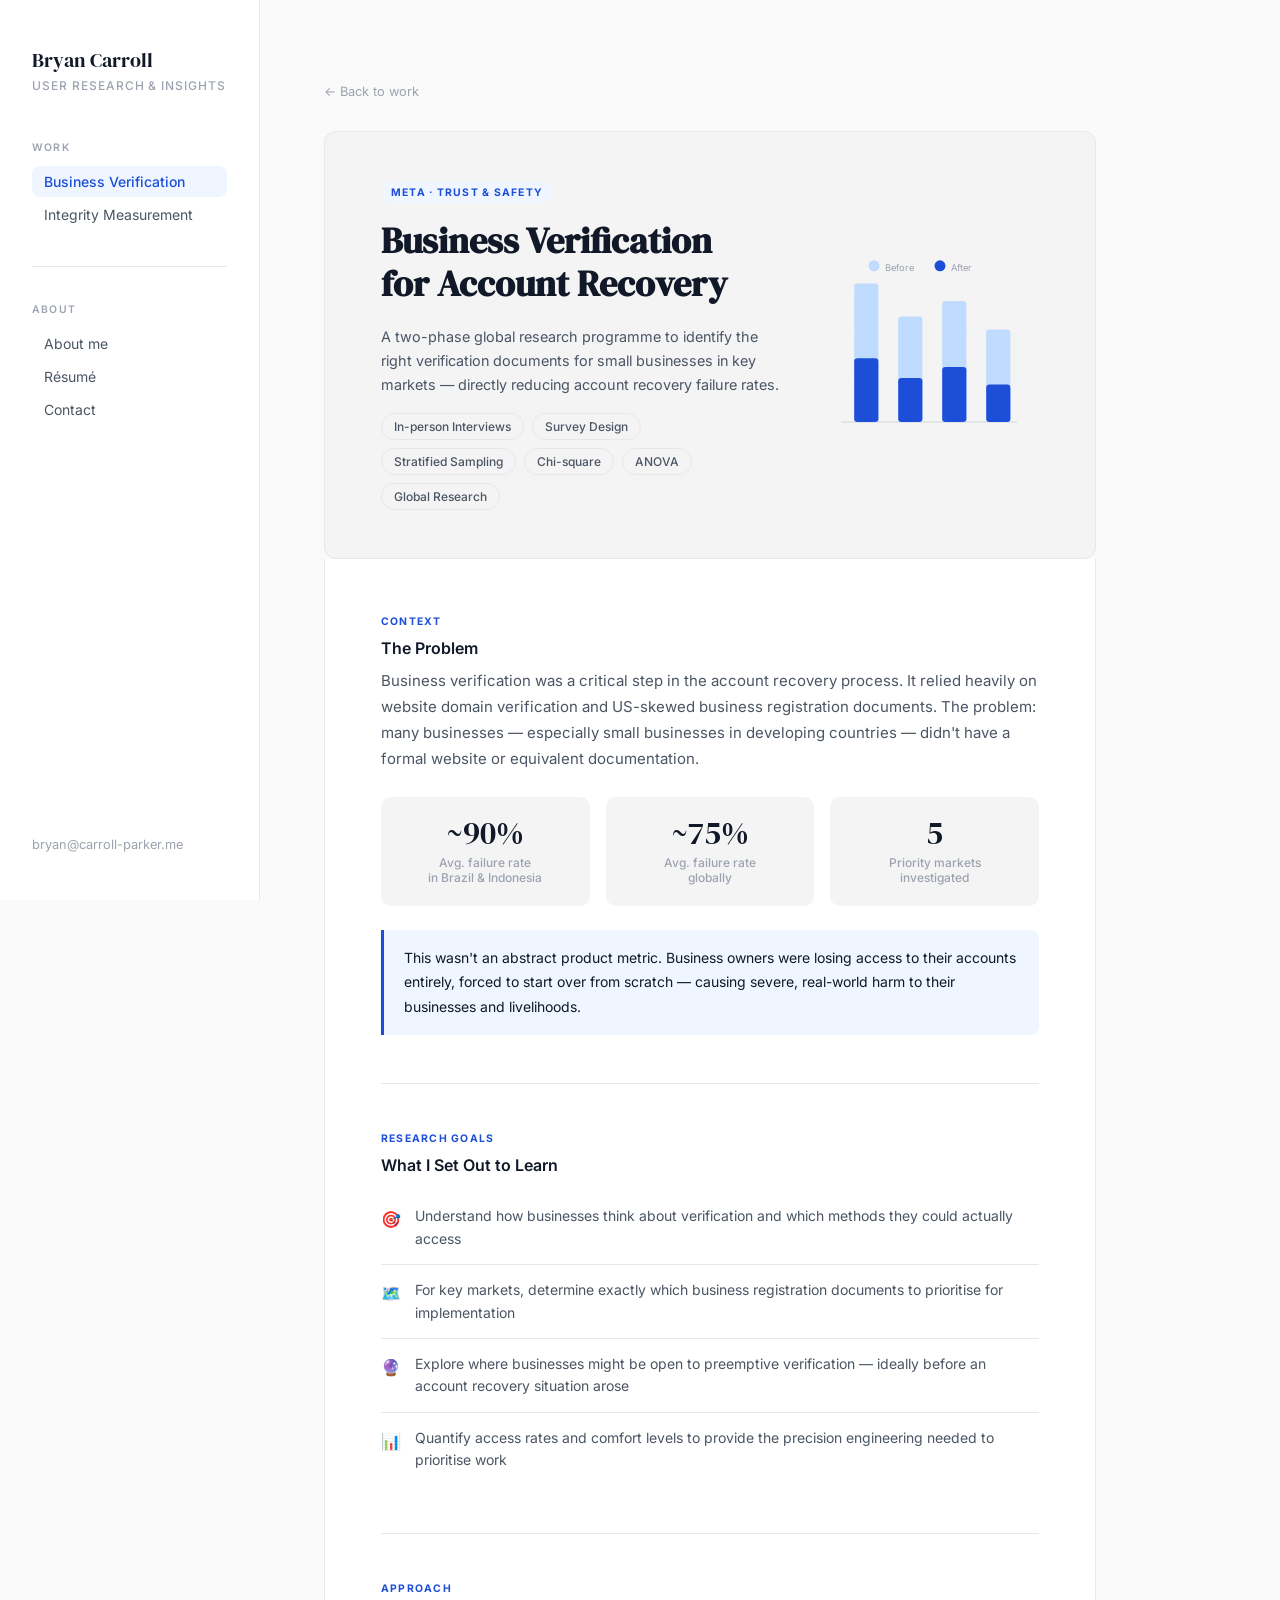
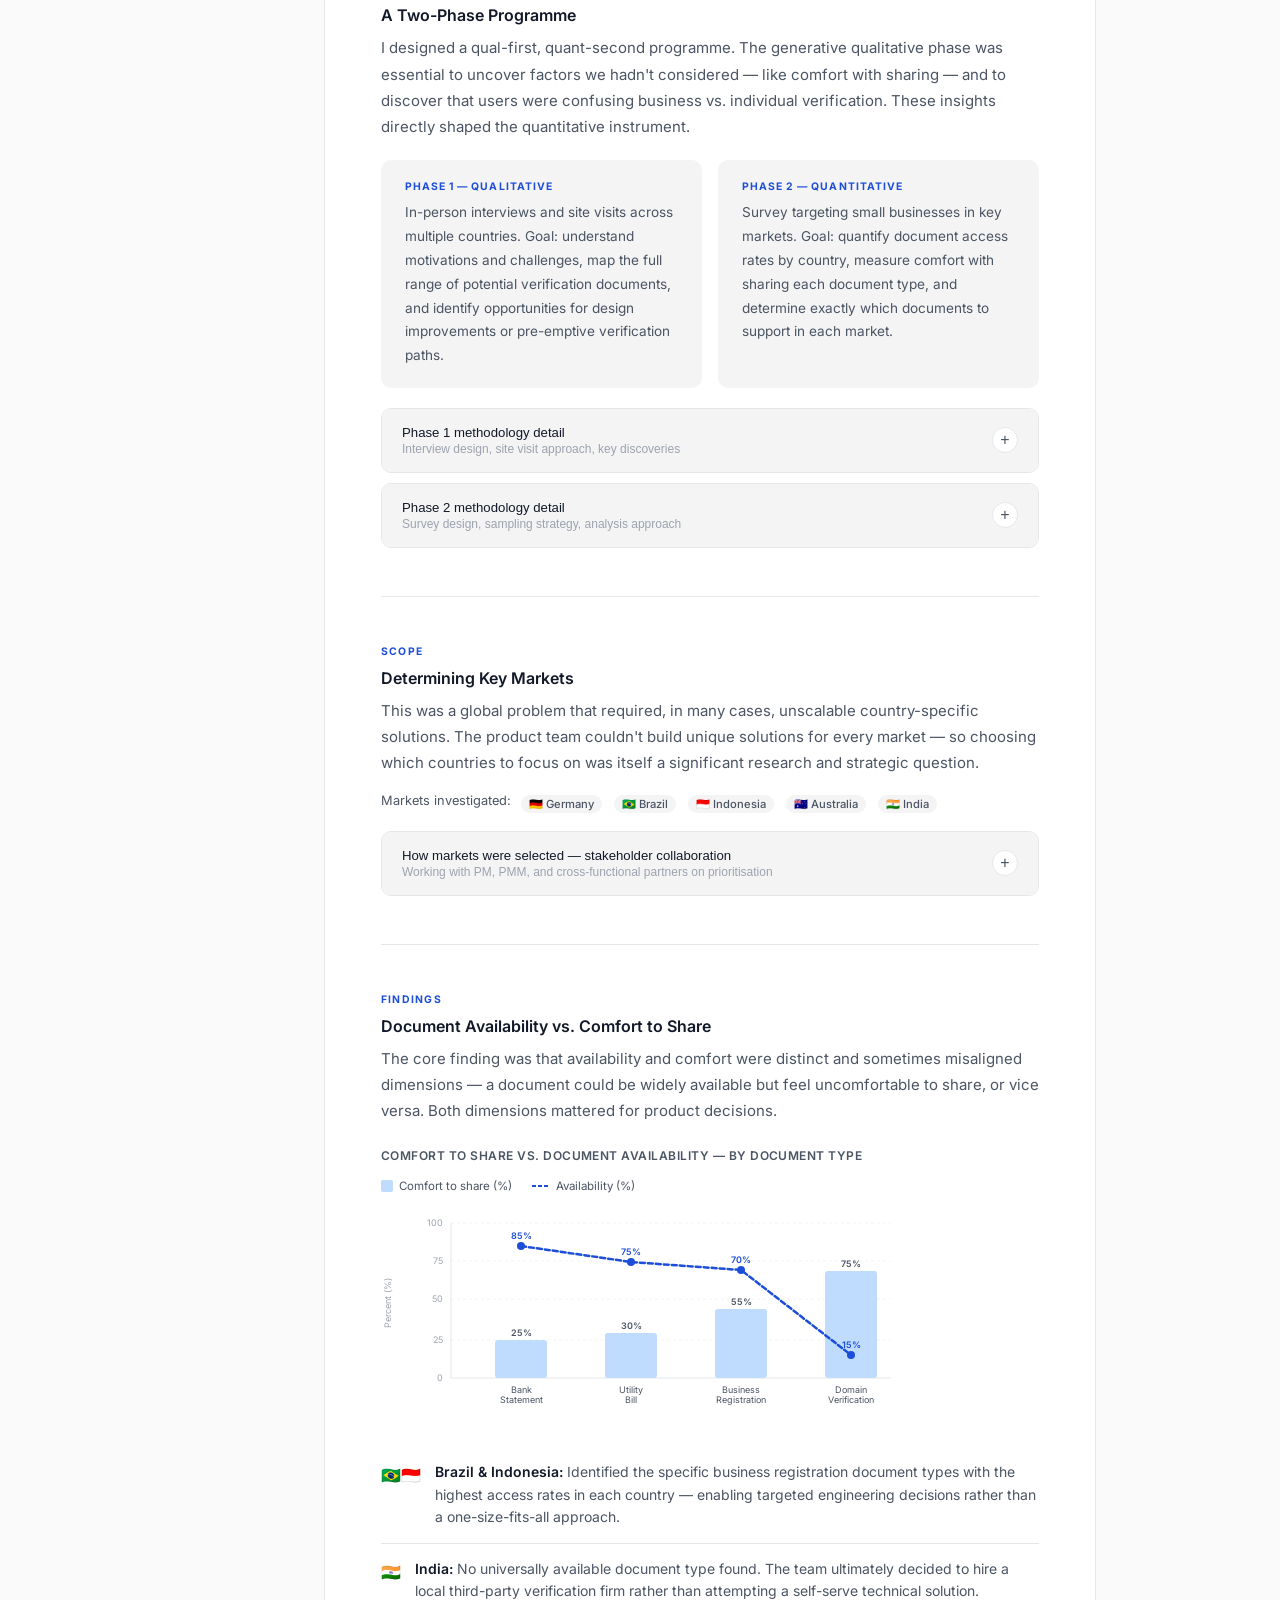
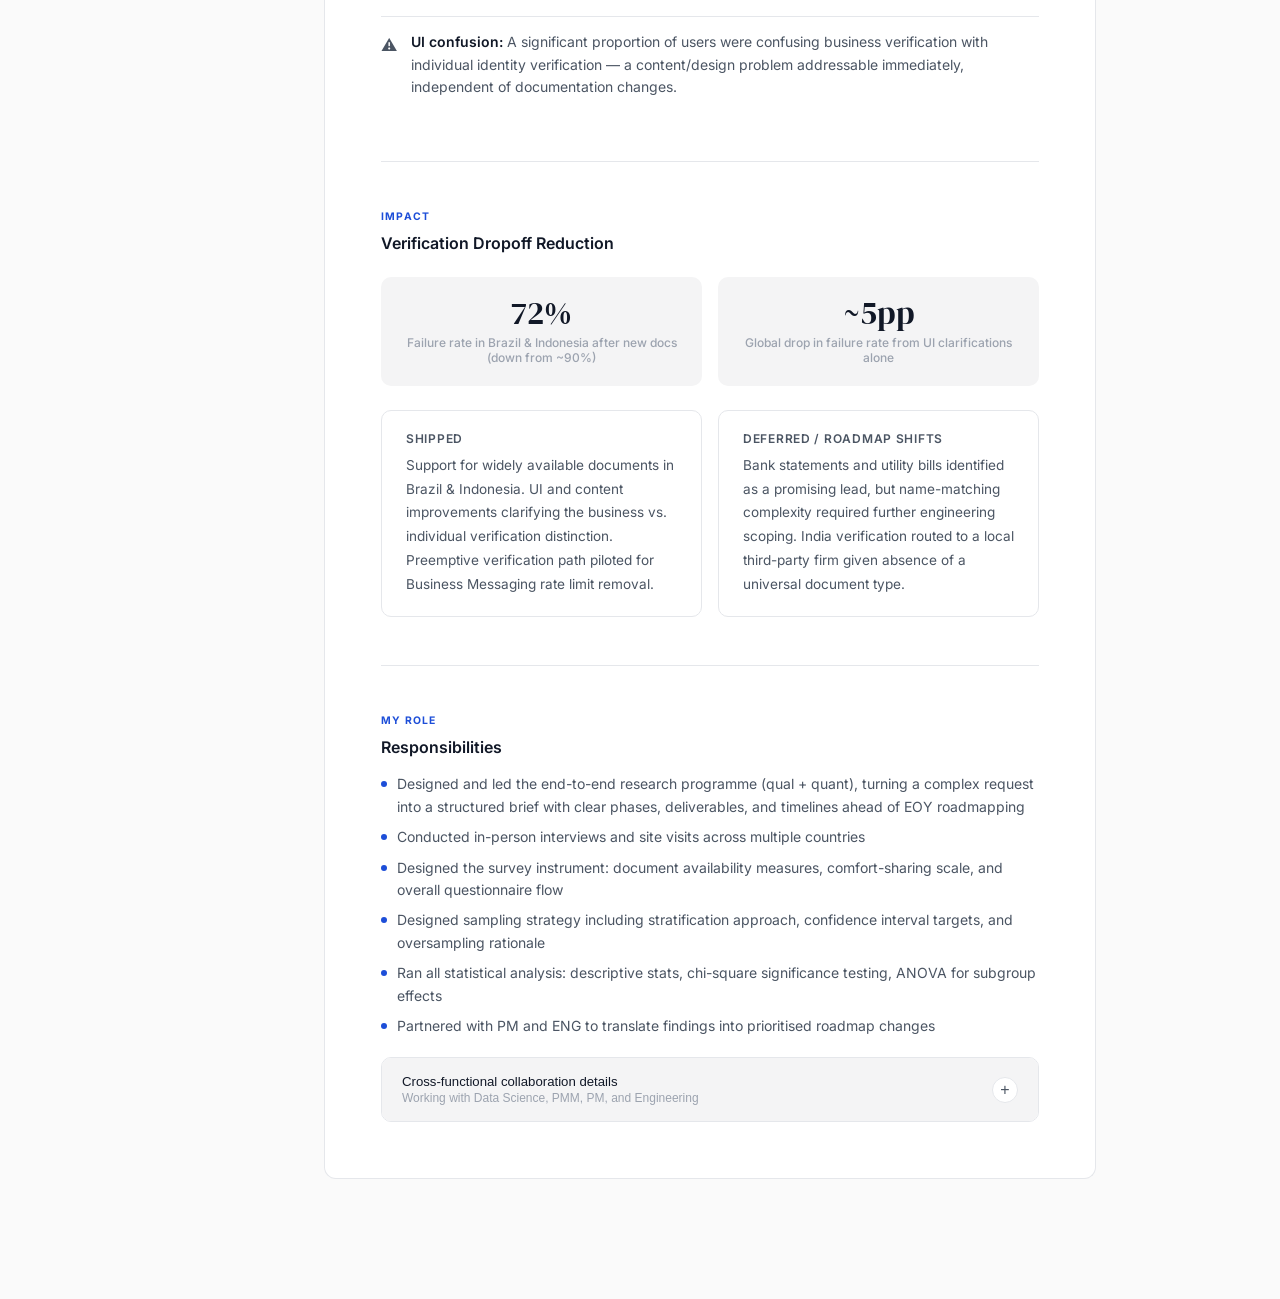
==== case-study-1.html @ 8ddac131 "Update case-study-1.html updated sidebar" ====
<!DOCTYPE html>
<html lang="en">
<head>
  <meta charset="UTF-8" />
  <meta name="viewport" content="width=device-width, initial-scale=1.0" />
  <title>Business Verification — Bryan Carroll</title>
  <link rel="preconnect" href="https://fonts.googleapis.com" />
  <link rel="preconnect" href="https://fonts.gstatic.com" crossorigin />
  <link href="https://fonts.googleapis.com/css2?family=Inter:wght@300;400;500;600&family=DM+Serif+Display&display=swap" rel="stylesheet" />
  <style>
    *, *::before, *::after { box-sizing: border-box; margin: 0; padding: 0; }

    :root {
      --bg:           #FAFAFA;
      --bg-2:         #F4F4F5;
      --bg-3:         #EBEBED;
      --text-1:       #111827;
      --text-2:       #4B5563;
      --text-3:       #9CA3AF;
      --accent:       #1D4ED8;
      --accent-light: #EFF6FF;
      --accent-mid:   #BFDBFE;
      --border:       #E5E7EB;
      --nav-w:        260px;
      --serif:        'DM Serif Display', Georgia, serif;
      --sans:         'Inter', system-ui, sans-serif;
      --radius:       12px;
      --transition:   0.2s ease;
    }

    html { scroll-behavior: smooth; }

    body {
      font-family: var(--sans);
      background: var(--bg);
      color: var(--text-1);
      display: flex;
      min-height: 100vh;
    }

    /* ── SIDEBAR ─────────────────────────────────── */
    nav#sidebar {
      position: fixed; top: 0; left: 0;
      width: var(--nav-w); height: 100vh;
      background: #fff; border-right: 1px solid var(--border);
      display: flex; flex-direction: column;
      padding: 48px 32px; z-index: 100; gap: 0;
    }
    .nav-identity { margin-bottom: 48px; }
    .nav-identity .role {
      font-size: 0.75rem; font-weight: 500; letter-spacing: 0.08em;
      text-transform: uppercase; color: var(--text-3); margin-top: 6px;
    }
    .nav-section-label {
      font-size: 0.65rem; font-weight: 600; letter-spacing: 0.12em;
      text-transform: uppercase; color: var(--text-3); margin-bottom: 12px;
    }
    .nav-links { list-style: none; margin-bottom: 36px; }
    .nav-links li + li { margin-top: 2px; }
    .nav-links a {
      display: block; font-size: 0.875rem; font-weight: 400;
      color: var(--text-2); text-decoration: none;
      padding: 7px 12px; border-radius: 8px;
      transition: background var(--transition), color var(--transition);
    }
    .nav-links a:hover, .nav-links a.active { background: var(--accent-light); color: var(--accent); }
    .nav-links a.active { font-weight: 500; }
    .nav-divider { height: 1px; background: var(--border); margin-bottom: 36px; }
    .nav-footer { margin-top: auto; display: flex; flex-direction: column; gap: 12px; }
    .nav-footer a { font-size: 0.8rem; color: var(--text-3); text-decoration: none; transition: color var(--transition); }
    .nav-footer a:hover { color: var(--accent); }

    /* ── MAIN ────────────────────────────────────── */
    main { margin-left: var(--nav-w); flex: 1; max-width: 900px; padding: 80px 64px 120px; }

    /* ── TYPOGRAPHY ──────────────────────────────── */
    h2 { font-family: var(--serif); font-size: clamp(1.75rem, 3vw, 2.25rem); line-height: 1.2; color: var(--text-1); margin-bottom: 20px; }
    h3 { font-size: 1rem; font-weight: 600; color: var(--text-1); margin-bottom: 10px; }
    p { font-size: 0.9375rem; line-height: 1.75; color: var(--text-2); }
    p + p { margin-top: 14px; }
    strong { color: var(--text-1); font-weight: 600; }

    /* ── BACK LINK ───────────────────────────────── */
    .back-link {
      display: inline-flex; align-items: center; gap: 6px;
      font-size: 0.8rem; color: var(--text-3); text-decoration: none;
      margin-bottom: 32px; transition: color var(--transition);
    }
    .back-link:hover { color: var(--accent); }

    /* ── CASE HERO ───────────────────────────────── */
    .case-hero {
      background: var(--bg-2);
      border: 1px solid var(--border);
      border-radius: var(--radius);
      padding: 48px 56px;
      display: grid; grid-template-columns: 1fr 220px;
      gap: 40px; align-items: center;
      margin-bottom: 0;
    }
    .company-tag {
      display: inline-block; font-size: 0.65rem; font-weight: 700;
      letter-spacing: 0.12em; text-transform: uppercase;
      color: var(--accent); background: var(--accent-light);
      padding: 4px 10px; border-radius: 999px; margin-bottom: 16px;
    }
    .method-pills { display: flex; flex-wrap: wrap; gap: 8px; margin-top: 16px; }
    .method-pill {
      font-size: 0.75rem; font-weight: 500;
      padding: 5px 12px; border-radius: 999px;
      border: 1px solid var(--border); color: var(--text-2);
    }

    /* ── CONTENT CARD ────────────────────────────── */
    .content-card {
      background: #fff;
      border: 1px solid var(--border);
      border-top: none;
      border-radius: 0 0 var(--radius) var(--radius);
      padding: 56px;
    }

    /* ── SECTION SPACING ─────────────────────────── */
    .case-section { margin-bottom: 48px; }
    .case-section:last-child { margin-bottom: 0; }
    .section-divider { height: 1px; background: var(--border); margin: 48px 0; }

    .section-eyebrow {
      font-size: 0.65rem; font-weight: 700; letter-spacing: 0.12em;
      text-transform: uppercase; color: var(--accent); margin-bottom: 10px;
    }

    /* ── HIGHLIGHT BOX ───────────────────────────── */
    .highlight-box {
      background: var(--accent-light);
      border-left: 3px solid var(--accent);
      border-radius: 0 8px 8px 0;
      padding: 16px 20px; margin: 20px 0;
    }
    .highlight-box p { color: var(--text-1); font-size: 0.875rem; }

    /* ── STAT ROW ────────────────────────────────── */
    .stat-row { display: grid; grid-template-columns: repeat(auto-fit, minmax(140px, 1fr)); gap: 16px; margin: 24px 0; }
    .stat-box { background: var(--bg-2); border-radius: 10px; padding: 20px; text-align: center; }
    .stat-number { font-family: var(--serif); font-size: 2rem; color: var(--text-1); line-height: 1; margin-bottom: 6px; }
    .stat-label { font-size: 0.75rem; color: var(--text-3); font-weight: 500; line-height: 1.3; }

    /* ── PHASE GRID ──────────────────────────────── */
    .phase-grid { display: grid; grid-template-columns: 1fr 1fr; gap: 16px; margin: 20px 0; }
    .phase-box { background: var(--bg-2); border-radius: 10px; padding: 20px 24px; }
    .phase-label { font-size: 0.65rem; font-weight: 700; letter-spacing: 0.1em; text-transform: uppercase; color: var(--accent); margin-bottom: 8px; }
    .phase-box p { font-size: 0.85rem; }

    /* ── FINDINGS LIST ───────────────────────────── */
    .findings-list { list-style: none; margin: 16px 0; }
    .findings-list li {
      padding: 14px 0; border-bottom: 1px solid var(--border);
      display: flex; gap: 14px; font-size: 0.875rem; color: var(--text-2); line-height: 1.6;
    }
    .findings-list li:last-child { border-bottom: none; }
    .find-icon { font-size: 1rem; flex-shrink: 0; margin-top: 2px; }

    /* ── OUTCOME GRID ────────────────────────────── */
    .outcome-grid { display: grid; grid-template-columns: 1fr 1fr; gap: 16px; margin: 20px 0; }
    .outcome-box { border: 1px solid var(--border); border-radius: 10px; padding: 20px 24px; }
    .outcome-title { font-size: 0.75rem; font-weight: 600; letter-spacing: 0.06em; text-transform: uppercase; color: var(--text-2); margin-bottom: 8px; }
    .outcome-box p { font-size: 0.85rem; }

    /* ── ROLE LIST ───────────────────────────────── */
    .role-list { margin: 16px 0; display: flex; flex-direction: column; gap: 8px; }
    .role-item { display: flex; gap: 10px; align-items: flex-start; font-size: 0.875rem; color: var(--text-2); line-height: 1.6; }
    .role-dot { width: 6px; height: 6px; border-radius: 50%; background: var(--accent); flex-shrink: 0; margin-top: 8px; }

    /* ── ACCORDION ───────────────────────────────── */
    .accordion { border: 1px solid var(--border); border-radius: 10px; margin-top: 16px; overflow: hidden; }
    .accordion + .accordion { margin-top: 10px; }

    .accordion-trigger {
      width: 100%; display: flex; align-items: center; justify-content: space-between;
      gap: 16px; padding: 16px 20px; background: var(--bg-2);
      border: none; cursor: pointer; text-align: left;
      transition: background var(--transition);
    }
    .accordion-trigger:hover { background: var(--bg-3); }
    .accordion-trigger[aria-expanded="true"] { background: var(--accent-light); }

    .accordion-label {
      font-size: 0.825rem; font-weight: 500; color: var(--text-1);
    }
    .accordion-sublabel {
      font-size: 0.75rem; color: var(--text-3); margin-top: 2px;
    }
    .accordion-text { flex: 1; }

    .accordion-icon {
      width: 26px; height: 26px; border-radius: 50%;
      border: 1.5px solid var(--border); background: #fff;
      display: flex; align-items: center; justify-content: center;
      font-size: 1rem; line-height: 1; flex-shrink: 0; color: var(--text-2);
      transition: transform 0.25s ease, background var(--transition), border-color var(--transition), color var(--transition);
    }
    .accordion-trigger[aria-expanded="true"] .accordion-icon {
      transform: rotate(45deg);
      background: var(--accent-light); border-color: var(--accent); color: var(--accent);
    }

    .accordion-body {
      max-height: 0; overflow: hidden;
      transition: max-height 0.35s ease;
    }
    .accordion-body-inner { padding: 24px 20px; border-top: 1px solid var(--border); }
    .accordion-body-inner p { font-size: 0.875rem; }
    .accordion-body-inner p + p { margin-top: 12px; }

    /* ── CHART: DROPOFF COMPARISON ───────────────── */
    .chart-wrap { margin: 24px 0; }
    .chart-title { font-size: 0.75rem; font-weight: 600; color: var(--text-2); margin-bottom: 16px; letter-spacing: 0.04em; text-transform: uppercase; }

    .bar-chart { display: flex; flex-direction: column; gap: 12px; }
    .bar-row { display: grid; grid-template-columns: 130px 1fr 50px; align-items: center; gap: 12px; }
    .bar-label { font-size: 0.775rem; color: var(--text-2); text-align: right; white-space: nowrap; }
    .bar-track { height: 28px; background: var(--bg-2); border-radius: 4px; position: relative; overflow: hidden; }
    .bar-fill {
      position: absolute; top: 0; left: 0; height: 100%; border-radius: 4px;
      display: flex; align-items: center; padding-left: 10px;
      font-size: 0.7rem; font-weight: 600; color: #fff;
      transition: width 0.8s ease;
    }
    .bar-fill.light { color: var(--text-2); padding-left: 0; left: calc(var(--w) + 6px); }
    .bar-before { background: var(--accent-mid); }
    .bar-after  { background: var(--accent); }
    .bar-pct { font-size: 0.775rem; font-weight: 600; color: var(--text-1); }

    /* ── CHART: DOCUMENT MATRIX ──────────────────── */
    .doc-matrix-wrap { margin: 24px 0; }
    .doc-matrix-grid {
      display: grid; grid-template-columns: 1fr 1fr;
      gap: 1px; background: var(--border);
      border: 1px solid var(--border); border-radius: 10px; overflow: hidden;
    }
    .doc-quadrant {
      background: #fff; padding: 20px 24px; position: relative;
    }
    .doc-quadrant.shaded { background: var(--bg-2); }
    .quadrant-label {
      font-size: 0.65rem; font-weight: 700; letter-spacing: 0.1em; text-transform: uppercase;
      color: var(--text-3); margin-bottom: 12px;
    }
    .doc-chip {
      display: inline-flex; align-items: center; gap: 6px;
      background: #fff; border: 1px solid var(--border);
      border-radius: 999px; padding: 4px 10px 4px 8px;
      font-size: 0.75rem; color: var(--text-2); margin: 3px 2px;
    }
    .doc-chip.highlight { border-color: var(--accent-mid); background: var(--accent-light); color: var(--accent); }
    .doc-chip .dot { width: 6px; height: 6px; border-radius: 50%; flex-shrink: 0; }
    .axis-labels {
      display: grid; grid-template-columns: 1fr 1fr;
      gap: 1px; margin-top: 8px;
    }
    .axis-label {
      text-align: center; font-size: 0.65rem; color: var(--text-3);
      font-weight: 600; letter-spacing: 0.08em; text-transform: uppercase;
      padding: 6px 0;
    }
    .y-axis-label {
      writing-mode: vertical-rl; transform: rotate(180deg);
      font-size: 0.65rem; color: var(--text-3);
      font-weight: 600; letter-spacing: 0.08em; text-transform: uppercase;
      align-self: center; padding: 0 8px;
    }
    .matrix-outer { display: flex; gap: 0; align-items: stretch; }
    .matrix-inner { flex: 1; }

    /* ── SAMPLING DETAIL TABLE ───────────────────── */
    .detail-table { width: 100%; border-collapse: collapse; font-size: 0.825rem; margin-top: 12px; }
    .detail-table th { text-align: left; font-size: 0.65rem; font-weight: 700; letter-spacing: 0.1em; text-transform: uppercase; color: var(--text-3); padding: 8px 12px; border-bottom: 1px solid var(--border); }
    .detail-table td { padding: 10px 12px; border-bottom: 1px solid var(--border); color: var(--text-2); vertical-align: top; line-height: 1.5; }
    .detail-table tr:last-child td { border-bottom: none; }
    .detail-table td:first-child { font-weight: 500; color: var(--text-1); white-space: nowrap; }

    /* ── INLINE TAGS ─────────────────────────────── */
    .inline-tag {
      display: inline-block; font-size: 0.7rem; font-weight: 500;
      padding: 2px 8px; border-radius: 999px;
      background: var(--bg-2); color: var(--text-2);
      margin: 2px;
    }

    /* ── ANALYSIS NOTE ───────────────────────────── */
    .analysis-note {
      background: var(--bg-2); border-radius: 8px; padding: 14px 16px; margin-top: 14px;
    }
    .analysis-note p { font-size: 0.825rem; }

    /* ── REFLECTION BOX ──────────────────────────── */
    .reflection-box {
      border: 1px solid var(--border); border-radius: 10px; padding: 28px 32px;
    }
    .reflection-item { margin-bottom: 20px; padding-bottom: 20px; border-bottom: 1px solid var(--border); }
    .reflection-item:last-child { margin-bottom: 0; padding-bottom: 0; border-bottom: none; }
    .reflection-label { font-size: 0.75rem; font-weight: 600; letter-spacing: 0.06em; text-transform: uppercase; color: var(--text-3); margin-bottom: 6px; }
    .reflection-item p { font-size: 0.875rem; }
  </style>
</head>
<body>

  <nav id="sidebar">
    <div class="nav-identity">
      <a href="index.html" style="font-family:var(--serif);font-size:1.25rem;color:var(--text-1);text-decoration:none;line-height:1.2;display:block;">Bryan Carroll</a>
      <div class="role">User Research & Insights</div>
    </div>
    <div class="nav-section-label">Work</div>
    <ul class="nav-links">
      <li><a href="case-study-1.html" class="active">Business Verification</a></li>
      <li><a href="case-study-2.html">Integrity Measurement</a></li>
    </ul>
    <div class="nav-divider"></div>
    <div class="nav-section-label">About</div>
    <ul class="nav-links">
      <li><a href="index.html#about">About me</a></li>
      <li><a href="index.html#resume">Résumé</a></li>
      <li><a href="index.html#contact">Contact</a></li>
    </ul>
    <div class="nav-footer">
      <a href="mailto:bryan@carroll-parker.me">bryan@carroll-parker.me</a>
    </div>
  </nav>

  <main>
    <a class="back-link" href="index.html">← Back to work</a>

    <!-- HERO -->
    <div class="case-hero">
      <div>
        <span class="company-tag">Meta · Trust &amp; Safety</span>
        <h2>Business Verification<br>for Account Recovery</h2>
        <p style="font-size:0.9rem;color:var(--text-2);line-height:1.65;max-width:420px">A two-phase global research programme to identify the right verification documents for small businesses in key markets — directly reducing account recovery failure rates.</p>
        <div class="method-pills">
          <span class="method-pill">In-person Interviews</span>
          <span class="method-pill">Survey Design</span>
          <span class="method-pill">Stratified Sampling</span>
          <span class="method-pill">Chi-square</span>
          <span class="method-pill">ANOVA</span>
          <span class="method-pill">Global Research</span>
        </div>
      </div>
      <svg viewBox="0 0 200 180" fill="none" xmlns="http://www.w3.org/2000/svg" aria-hidden="true">
        <line x1="20" y1="160" x2="180" y2="160" stroke="#D1D5DB" stroke-width="1"/>
        <line x1="20" y1="120" x2="180" y2="120" stroke="#E5E7EB" stroke-width="0.5" stroke-dasharray="3 3"/>
        <line x1="20" y1="80"  x2="180" y2="80"  stroke="#E5E7EB" stroke-width="0.5" stroke-dasharray="3 3"/>
        <line x1="20" y1="40"  x2="180" y2="40"  stroke="#E5E7EB" stroke-width="0.5" stroke-dasharray="3 3"/>
        <rect x="32"  y="34" width="22" height="126" rx="3" fill="#BFDBFE"/>
        <rect x="72"  y="64" width="22" height="96"  rx="3" fill="#BFDBFE"/>
        <rect x="112" y="50" width="22" height="110" rx="3" fill="#BFDBFE"/>
        <rect x="152" y="76" width="22" height="84"  rx="3" fill="#BFDBFE"/>
        <rect x="32"  y="102" width="22" height="58" rx="3" fill="#1D4ED8"/>
        <rect x="72"  y="120" width="22" height="40" rx="3" fill="#1D4ED8"/>
        <rect x="112" y="110" width="22" height="50" rx="3" fill="#1D4ED8"/>
        <rect x="152" y="126" width="22" height="34" rx="3" fill="#1D4ED8"/>
        <circle cx="50"  cy="18" r="5" fill="#BFDBFE"/>
        <text x="60" y="23" font-size="8.5" fill="#9CA3AF" font-family="Inter,sans-serif">Before</text>
        <circle cx="110" cy="18" r="5" fill="#1D4ED8"/>
        <text x="120" y="23" font-size="8.5" fill="#9CA3AF" font-family="Inter,sans-serif">After</text>
      </svg>
    </div>

    <div class="content-card">

      <!-- BUSINESS CONTEXT -->
      <div class="case-section">
        <div class="section-eyebrow">Context</div>
        <h3>The Problem</h3>
        <p>Business verification was a critical step in the account recovery process. It relied heavily on website domain verification and US-skewed business registration documents. The problem: many businesses — especially small businesses in developing countries — didn't have a formal website or equivalent documentation.</p>

        <div class="stat-row">
          <div class="stat-box">
            <div class="stat-number">~90%</div>
            <div class="stat-label">Avg. failure rate<br>in Brazil &amp; Indonesia</div>
          </div>
          <div class="stat-box">
            <div class="stat-number">~75%</div>
            <div class="stat-label">Avg. failure rate<br>globally</div>
          </div>
          <div class="stat-box">
            <div class="stat-number">5</div>
            <div class="stat-label">Priority markets<br>investigated</div>
          </div>
        </div>

        <div class="highlight-box">
          <p>This wasn't an abstract product metric. Business owners were losing access to their accounts entirely, forced to start over from scratch — causing severe, real-world harm to their businesses and livelihoods.</p>
        </div>
      </div>

      <div class="section-divider"></div>

      <!-- GOALS -->
      <div class="case-section">
        <div class="section-eyebrow">Research Goals</div>
        <h3>What I Set Out to Learn</h3>
        <ul class="findings-list">
          <li><span class="find-icon">🎯</span><span>Understand how businesses think about verification and which methods they could actually access</span></li>
          <li><span class="find-icon">🗺️</span><span>For key markets, determine exactly which business registration documents to prioritise for implementation</span></li>
          <li><span class="find-icon">🔮</span><span>Explore where businesses might be open to preemptive verification — ideally before an account recovery situation arose</span></li>
          <li><span class="find-icon">📊</span><span>Quantify access rates and comfort levels to provide the precision engineering needed to prioritise work</span></li>
        </ul>
      </div>

      <div class="section-divider"></div>

      <!-- APPROACH -->
      <div class="case-section">
        <div class="section-eyebrow">Approach</div>
        <h3>A Two-Phase Programme</h3>
        <p>I designed a qual-first, quant-second programme. The generative qualitative phase was essential to uncover factors we hadn't considered — like comfort with sharing — and to discover that users were confusing business vs. individual verification. These insights directly shaped the quantitative instrument.</p>

        <div class="phase-grid">
          <div class="phase-box">
            <div class="phase-label">Phase 1 — Qualitative</div>
            <p>In-person interviews and site visits across multiple countries. Goal: understand motivations and challenges, map the full range of potential verification documents, and identify opportunities for design improvements or pre-emptive verification paths.</p>
          </div>
          <div class="phase-box">
            <div class="phase-label">Phase 2 — Quantitative</div>
            <p>Survey targeting small businesses in key markets. Goal: quantify document access rates by country, measure comfort with sharing each document type, and determine exactly which documents to support in each market.</p>
          </div>
        </div>

        <!-- ACCORDION: Qual methodology detail -->
        <div class="accordion">
          <button class="accordion-trigger" aria-expanded="false">
            <div class="accordion-text">
              <div class="accordion-label">Phase 1 methodology detail</div>
              <div class="accordion-sublabel">Interview design, site visit approach, key discoveries</div>
            </div>
            <div class="accordion-icon">+</div>
          </button>
          <div class="accordion-body">
            <div class="accordion-body-inner">
              <p>I identified and recruited small business owners across each target market for in-depth in-person interviews and site visits. The site visits were particularly valuable — observing the physical context of how businesses operated gave important colour to self-reported responses about documentation access.</p>
              <p style="margin-top:12px">During interviews, I specifically explored: what documentation businesses typically held, their mental model of "business verification" vs. "personal verification", their experience with the existing recovery flow, and their openness to verifying proactively at moments of value (e.g. opening a Shop, getting rate limits lifted on Business Messaging).</p>
              <p style="margin-top:12px"><strong>Key qual discovery:</strong> A significant proportion of users were confusing business verification with individual identity verification. This was a UI/content problem that could be addressed immediately, independent of documentation changes. This finding was escalated and acted on while the quant work was still in field.</p>
              <p style="margin-top:12px"><strong>Document range mapped:</strong> Domain verification, bank statements, utility bills, business registration certificates, tax registration documents, trade licences — with meaningful variation by country in what was commonly held and what businesses were willing to share.</p>
            </div>
          </div>
        </div>

        <!-- ACCORDION: Quant methodology detail -->
        <div class="accordion">
          <button class="accordion-trigger" aria-expanded="false">
            <div class="accordion-text">
              <div class="accordion-label">Phase 2 methodology detail</div>
              <div class="accordion-sublabel">Survey design, sampling strategy, analysis approach</div>
            </div>
            <div class="accordion-icon">+</div>
          </button>
          <div class="accordion-body">
            <div class="accordion-body-inner">
              <table class="detail-table">
                <thead>
                  <tr>
                    <th>Decision</th>
                    <th>Approach &amp; Rationale</th>
                  </tr>
                </thead>
                <tbody>
                  <tr>
                    <td>Document availability measure</td>
                    <td>Simple binary yes/no availability question per document type. Chose binary to reduce survey fatigue — the intent was to show proportion available, not nuanced gradations.</td>
                  </tr>
                  <tr>
                    <td>Comfort-sharing measure</td>
                    <td>Continuous 5-point bi-polar scale, to capture the full spectrum from discomfort to comfort. Bi-polar rather than unipolar because discomfort was a meaningful signal in its own right.</td>
                  </tr>
                  <tr>
                    <td>Sampling design</td>
                    <td>Stratified sample using a market research report to define population targets. Used product data to identify which subgroups to oversample. <strong>Oversampled very small businesses in Brazil &amp; Indonesia</strong> — our platform under-represented this group vs. market data.</td>
                  </tr>
                  <tr>
                    <td>DS partnership on data pull</td>
                    <td>Iterated with Data Science on product variables to accurately match the product's view of business accounts to market reality. Multiple threshold/variable iterations before finalising the frame.</td>
                  </tr>
                  <tr>
                    <td>Margin of error</td>
                    <td>5% MoE chosen given the product decision did not require extreme precision — differences in document access rates needed to be large enough to justify implementation priority.</td>
                  </tr>
                  <tr>
                    <td>Fielding timing</td>
                    <td>2 weeks in field, aligned to typical product usage behaviour (most small businesses in these markets fell into the L10 active-user group).</td>
                  </tr>
                  <tr>
                    <td>Indonesia resampling</td>
                    <td>Upon reviewing sample composition for representativeness, Indonesia required an additional +1 week of fielding to achieve sufficient coverage of the smallest business segment.</td>
                  </tr>
                </tbody>
              </table>
              <div class="analysis-note" style="margin-top:16px">
                <p><strong>Analysis approach:</strong> For availability (binary), ran descriptive statistics and chi-square tests for statistical significance across country/segment comparisons. For comfort sharing (continuous), reported means by document type and used t-tests to compare means across document types. Ran ANOVA to test whether business size, country, or other factors predicted willingness to share — found no significant patterns, which simplified the final recommendations.</p>
              </div>
              <div class="analysis-note" style="margin-top:10px">
                <p><strong>On sample size:</strong> Sample sizes were kept relatively small intentionally — we only needed to detect large effect sizes. Differences in document availability needed to be large enough to justify prioritising one document type over another. Detecting small differences would not have changed the product decision.</p>
              </div>
            </div>
          </div>
        </div>
      </div>

      <div class="section-divider"></div>

      <!-- KEY MARKETS -->
      <div class="case-section">
        <div class="section-eyebrow">Scope</div>
        <h3>Determining Key Markets</h3>
        <p>This was a global problem that required, in many cases, unscalable country-specific solutions. The product team couldn't build unique solutions for every market — so choosing which countries to focus on was itself a significant research and strategic question.</p>

        <div style="margin-top:16px;display:flex;flex-wrap:wrap;gap:8px">
          <span style="font-size:0.8rem;color:var(--text-2)">Markets investigated:</span>
          <span class="inline-tag">🇩🇪 Germany</span>
          <span class="inline-tag">🇧🇷 Brazil</span>
          <span class="inline-tag">🇮🇩 Indonesia</span>
          <span class="inline-tag">🇦🇺 Australia</span>
          <span class="inline-tag">🇮🇳 India</span>
        </div>

        <!-- ACCORDION: Stakeholder collaboration detail -->
        <div class="accordion" style="margin-top:16px">
          <button class="accordion-trigger" aria-expanded="false">
            <div class="accordion-text">
              <div class="accordion-label">How markets were selected — stakeholder collaboration</div>
              <div class="accordion-sublabel">Working with PM, PMM, and cross-functional partners on prioritisation</div>
            </div>
            <div class="accordion-icon">+</div>
          </button>
          <div class="accordion-body">
            <div class="accordion-body-inner">
              <p>I began by generating a list of high-priority-need countries based on analysis of verification drop-off rates and compromise rates in product data — the places where failure was most frequent and most painful for users.</p>
              <p style="margin-top:12px">I then brought this user-need framing into a collaborative session with PMM and PM to layer in business context. A major factor at the time was the upcoming launch of Meta Verified — which created commercial urgency around certain markets that overlapped (but didn't perfectly align) with user need.</p>
              <p style="margin-top:12px"><strong>Where I pushed back:</strong> Brazil and Indonesia ranked very high on user pain — but neither was included in the initial first wave of Meta Verified launch countries. I successfully advocated for their inclusion in the research scope, making the case that failing to address these markets would leave the highest-severity user harm unaddressed, and that the research investment was warranted given the scale of drop-off there.</p>
              <p style="margin-top:12px">This cross-functional framing — user need × business priority — became the shared language that the broader team used when making tradeoff decisions throughout the project.</p>
            </div>
          </div>
        </div>
      </div>

      <div class="section-divider"></div>

      <!-- KEY FINDINGS -->
      <div class="case-section">
        <div class="section-eyebrow">Findings</div>
        <h3>Document Availability vs. Comfort to Share</h3>
        <p>The core finding was that availability and comfort were distinct and sometimes misaligned dimensions — a document could be widely available but feel uncomfortable to share, or vice versa. Both dimensions mattered for product decisions.</p>

        <!-- COMBO BAR + LINE CHART -->
        <div class="doc-matrix-wrap">
          <div class="chart-title">Comfort to share vs. document availability — by document type</div>
          <div style="display:flex;gap:20px;margin-bottom:10px;align-items:center">
            <span style="display:flex;align-items:center;gap:6px;font-size:0.72rem;color:var(--text-2)"><span style="width:12px;height:12px;border-radius:2px;background:var(--accent-mid);display:inline-block"></span>Comfort to share (%)</span>
            <span style="display:flex;align-items:center;gap:6px;font-size:0.72rem;color:var(--text-2)"><svg width="18" height="4"><line x1="0" y1="2" x2="18" y2="2" stroke="#1D4ED8" stroke-width="2" stroke-dasharray="4 2"/></svg>Availability (%)</span>
          </div>
          <svg viewBox="0 0 520 220" xmlns="http://www.w3.org/2000/svg" style="width:100%;max-width:520px;display:block" aria-label="Bar and line chart: comfort to share vs availability by document type">
            <!-- grid lines -->
            <line x1="70" y1="20" x2="70" y2="175" stroke="#E5E7EB" stroke-width="1"/>
            <line x1="70" y1="175" x2="510" y2="175" stroke="#E5E7EB" stroke-width="1"/>
            <line x1="70" y1="20"  x2="510" y2="20"  stroke="#E5E7EB" stroke-width="0.5" stroke-dasharray="3 3"/>
            <line x1="70" y1="58"  x2="510" y2="58"  stroke="#E5E7EB" stroke-width="0.5" stroke-dasharray="3 3"/>
            <line x1="70" y1="96"  x2="510" y2="96"  stroke="#E5E7EB" stroke-width="0.5" stroke-dasharray="3 3"/>
            <line x1="70" y1="137" x2="510" y2="137" stroke="#E5E7EB" stroke-width="0.5" stroke-dasharray="3 3"/>
            <!-- y-axis labels (0,25,50,75,100) -->
            <text x="62" y="178" text-anchor="end" font-size="9" fill="#9CA3AF" font-family="Inter,sans-serif">0</text>
            <text x="62" y="140" text-anchor="end" font-size="9" fill="#9CA3AF" font-family="Inter,sans-serif">25</text>
            <text x="62" y="99"  text-anchor="end" font-size="9" fill="#9CA3AF" font-family="Inter,sans-serif">50</text>
            <text x="62" y="61"  text-anchor="end" font-size="9" fill="#9CA3AF" font-family="Inter,sans-serif">75</text>
            <text x="62" y="23"  text-anchor="end" font-size="9" fill="#9CA3AF" font-family="Inter,sans-serif">100</text>
            <!-- % label on y axis -->
            <text x="10" y="100" text-anchor="middle" font-size="9" fill="#9CA3AF" font-family="Inter,sans-serif" transform="rotate(-90,10,100)">Percent (%)</text>

            <!-- Bar group spacing: 4 groups, center at x=140,250,360,470; bar width=52 -->
            <!-- Group 1: Bank Statement — comfort 25%, availability 85% -->
            <rect x="114" y="137" width="52" height="38" rx="3" fill="#BFDBFE"/>
            <text x="140" y="133" text-anchor="middle" font-size="9" font-weight="600" fill="#4B5563" font-family="Inter,sans-serif">25%</text>

            <!-- Group 2: Utility Bill — comfort 30%, availability 75% -->
            <rect x="224" y="130" width="52" height="45" rx="3" fill="#BFDBFE"/>
            <text x="250" y="126" text-anchor="middle" font-size="9" font-weight="600" fill="#4B5563" font-family="Inter,sans-serif">30%</text>

            <!-- Group 3: Business Registration — comfort 55%, availability 70% -->
            <rect x="334" y="106" width="52" height="69" rx="3" fill="#BFDBFE"/>
            <text x="360" y="102" text-anchor="middle" font-size="9" font-weight="600" fill="#4B5563" font-family="Inter,sans-serif">55%</text>

            <!-- Group 4: Domain Verification — comfort 75%, availability 15% -->
            <rect x="444" y="68" width="52" height="107" rx="3" fill="#BFDBFE"/>
            <text x="470" y="64" text-anchor="middle" font-size="9" font-weight="600" fill="#4B5563" font-family="Inter,sans-serif">75%</text>

            <!-- Availability line: 85%, 75%, 70%, 15% -->
            <!-- y = 175 - (pct/100)*155 -->
            <!-- 85% → y=43.25; 75% → y=58.75; 70% → y=66.5; 15% → y=151.75 -->
            <polyline
              points="140,43 250,59 360,67 470,152"
              fill="none" stroke="#1D4ED8" stroke-width="2.5" stroke-dasharray="5 3" stroke-linejoin="round" stroke-linecap="round"/>
            <!-- availability dots -->
            <circle cx="140" cy="43"  r="4" fill="#1D4ED8"/>
            <circle cx="250" cy="59"  r="4" fill="#1D4ED8"/>
            <circle cx="360" cy="67"  r="4" fill="#1D4ED8"/>
            <circle cx="470" cy="152" r="4" fill="#1D4ED8"/>
            <!-- availability labels -->
            <text x="140" y="36"  text-anchor="middle" font-size="9" font-weight="600" fill="#1D4ED8" font-family="Inter,sans-serif">85%</text>
            <text x="250" y="52"  text-anchor="middle" font-size="9" font-weight="600" fill="#1D4ED8" font-family="Inter,sans-serif">75%</text>
            <text x="360" y="60"  text-anchor="middle" font-size="9" font-weight="600" fill="#1D4ED8" font-family="Inter,sans-serif">70%</text>
            <text x="470" y="145" text-anchor="middle" font-size="9" font-weight="600" fill="#1D4ED8" font-family="Inter,sans-serif">15%</text>

            <!-- x-axis labels -->
            <text x="140" y="190" text-anchor="middle" font-size="9" fill="#4B5563" font-family="Inter,sans-serif">Bank</text>
            <text x="140" y="200" text-anchor="middle" font-size="9" fill="#4B5563" font-family="Inter,sans-serif">Statement</text>
            <text x="250" y="190" text-anchor="middle" font-size="9" fill="#4B5563" font-family="Inter,sans-serif">Utility</text>
            <text x="250" y="200" text-anchor="middle" font-size="9" fill="#4B5563" font-family="Inter,sans-serif">Bill</text>
            <text x="360" y="190" text-anchor="middle" font-size="9" fill="#4B5563" font-family="Inter,sans-serif">Business</text>
            <text x="360" y="200" text-anchor="middle" font-size="9" fill="#4B5563" font-family="Inter,sans-serif">Registration</text>
            <text x="470" y="190" text-anchor="middle" font-size="9" fill="#4B5563" font-family="Inter,sans-serif">Domain</text>
            <text x="470" y="200" text-anchor="middle" font-size="9" fill="#4B5563" font-family="Inter,sans-serif">Verification</text>
          </svg>
        </div>

        <ul class="findings-list" style="margin-top:16px">
          <li><span class="find-icon">🇧🇷🇮🇩</span><span><strong>Brazil &amp; Indonesia:</strong> Identified the specific business registration document types with the highest access rates in each country — enabling targeted engineering decisions rather than a one-size-fits-all approach.</span></li>
          <li><span class="find-icon">🇮🇳</span><span><strong>India:</strong> No universally available document type found. The team ultimately decided to hire a local third-party verification firm rather than attempting a self-serve technical solution.</span></li>
          <li><span class="find-icon">⚠️</span><span><strong>UI confusion:</strong> A significant proportion of users were confusing business verification with individual identity verification — a content/design problem addressable immediately, independent of documentation changes.</span></li>
        </ul>
      </div>

      <div class="section-divider"></div>

      <!-- IMPACT -->
      <div class="case-section">
        <div class="section-eyebrow">Impact</div>
        <h3>Verification Dropoff Reduction</h3>

        <div class="stat-row">
          <div class="stat-box">
            <div class="stat-number">72%</div>
            <div class="stat-label">Failure rate in Brazil &amp; Indonesia after new docs (down from ~90%)</div>
          </div>
          <div class="stat-box">
            <div class="stat-number">~5pp</div>
            <div class="stat-label">Global drop in failure rate from UI clarifications alone</div>
          </div>
        </div>

        <div class="outcome-grid">
          <div class="outcome-box">
            <div class="outcome-title">Shipped</div>
            <p>Support for widely available documents in Brazil &amp; Indonesia. UI and content improvements clarifying the business vs. individual verification distinction. Preemptive verification path piloted for Business Messaging rate limit removal.</p>
          </div>
          <div class="outcome-box">
            <div class="outcome-title">Deferred / Roadmap Shifts</div>
            <p>Bank statements and utility bills identified as a promising lead, but name-matching complexity required further engineering scoping. India verification routed to a local third-party firm given absence of a universal document type.</p>
          </div>
        </div>
      </div>

      <div class="section-divider"></div>

      <!-- MY ROLE -->
      <div class="case-section">
        <div class="section-eyebrow">My Role</div>
        <h3>Responsibilities</h3>
        <div class="role-list">
          <div class="role-item"><div class="role-dot"></div><span>Designed and led the end-to-end research programme (qual + quant), turning a complex request into a structured brief with clear phases, deliverables, and timelines ahead of EOY roadmapping</span></div>
          <div class="role-item"><div class="role-dot"></div><span>Conducted in-person interviews and site visits across multiple countries</span></div>
          <div class="role-item"><div class="role-dot"></div><span>Designed the survey instrument: document availability measures, comfort-sharing scale, and overall questionnaire flow</span></div>
          <div class="role-item"><div class="role-dot"></div><span>Designed sampling strategy including stratification approach, confidence interval targets, and oversampling rationale</span></div>
          <div class="role-item"><div class="role-dot"></div><span>Ran all statistical analysis: descriptive stats, chi-square significance testing, ANOVA for subgroup effects</span></div>
          <div class="role-item"><div class="role-dot"></div><span>Partnered with PM and ENG to translate findings into prioritised roadmap changes</span></div>
        </div>

        <!-- ACCORDION: Collaboration detail -->
        <div class="accordion" style="margin-top:20px">
          <button class="accordion-trigger" aria-expanded="false">
            <div class="accordion-text">
              <div class="accordion-label">Cross-functional collaboration details</div>
              <div class="accordion-sublabel">Working with Data Science, PMM, PM, and Engineering</div>
            </div>
            <div class="accordion-icon">+</div>
          </button>
          <div class="accordion-body">
            <div class="accordion-body-inner">
              <p><strong>Data Science partnership:</strong> The data pull for survey sampling required close collaboration with DS. We iterated through multiple versions of the product variables used to identify and classify business accounts, ensuring that the "small business" population we were surveying reflected market reality rather than just our platform's internal categorisation (which under-represented micro-businesses in Brazil and Indonesia).</p>
              <p style="margin-top:12px"><strong>PMM alignment:</strong> Market selection required navigating a real tension between user-pain rankings and Meta Verified launch priorities. I worked directly with PMM to surface this tradeoff explicitly, ensuring the team was making an informed decision rather than defaulting to the commercial roadmap without considering the user impact data.</p>
              <p style="margin-top:12px"><strong>PM and ENG:</strong> After fieldwork concluded, I worked closely with PM to translate quantitative findings (access rates, comfort scores, significance tests) into a format that engineering could directly use for implementation prioritisation — essentially co-writing the product spec for which documents to support first and in which markets.</p>
              <p style="margin-top:12px"><strong>Qual-to-quant handoff:</strong> The qualitative phase surfaced the UI confusion issue early, which I escalated separately and in parallel with the quant work. This meant that one key improvement (the business vs. individual verification distinction in copy) was already in flight before the survey results were in — shortening the overall time-to-impact.</p>
            </div>
          </div>
        </div>
      </div>


        </div><!-- /content-card -->
  </main>

  <script>
    document.querySelectorAll('.accordion-trigger').forEach(btn => {
      btn.addEventListener('click', () => {
        const expanded = btn.getAttribute('aria-expanded') === 'true';
        btn.setAttribute('aria-expanded', String(!expanded));
        const body = btn.nextElementSibling;
        if (!expanded) {
          body.style.maxHeight = body.scrollHeight + 'px';
        } else {
          body.style.maxHeight = '0';
        }
      });
    });
  </script>

</body>
</html>
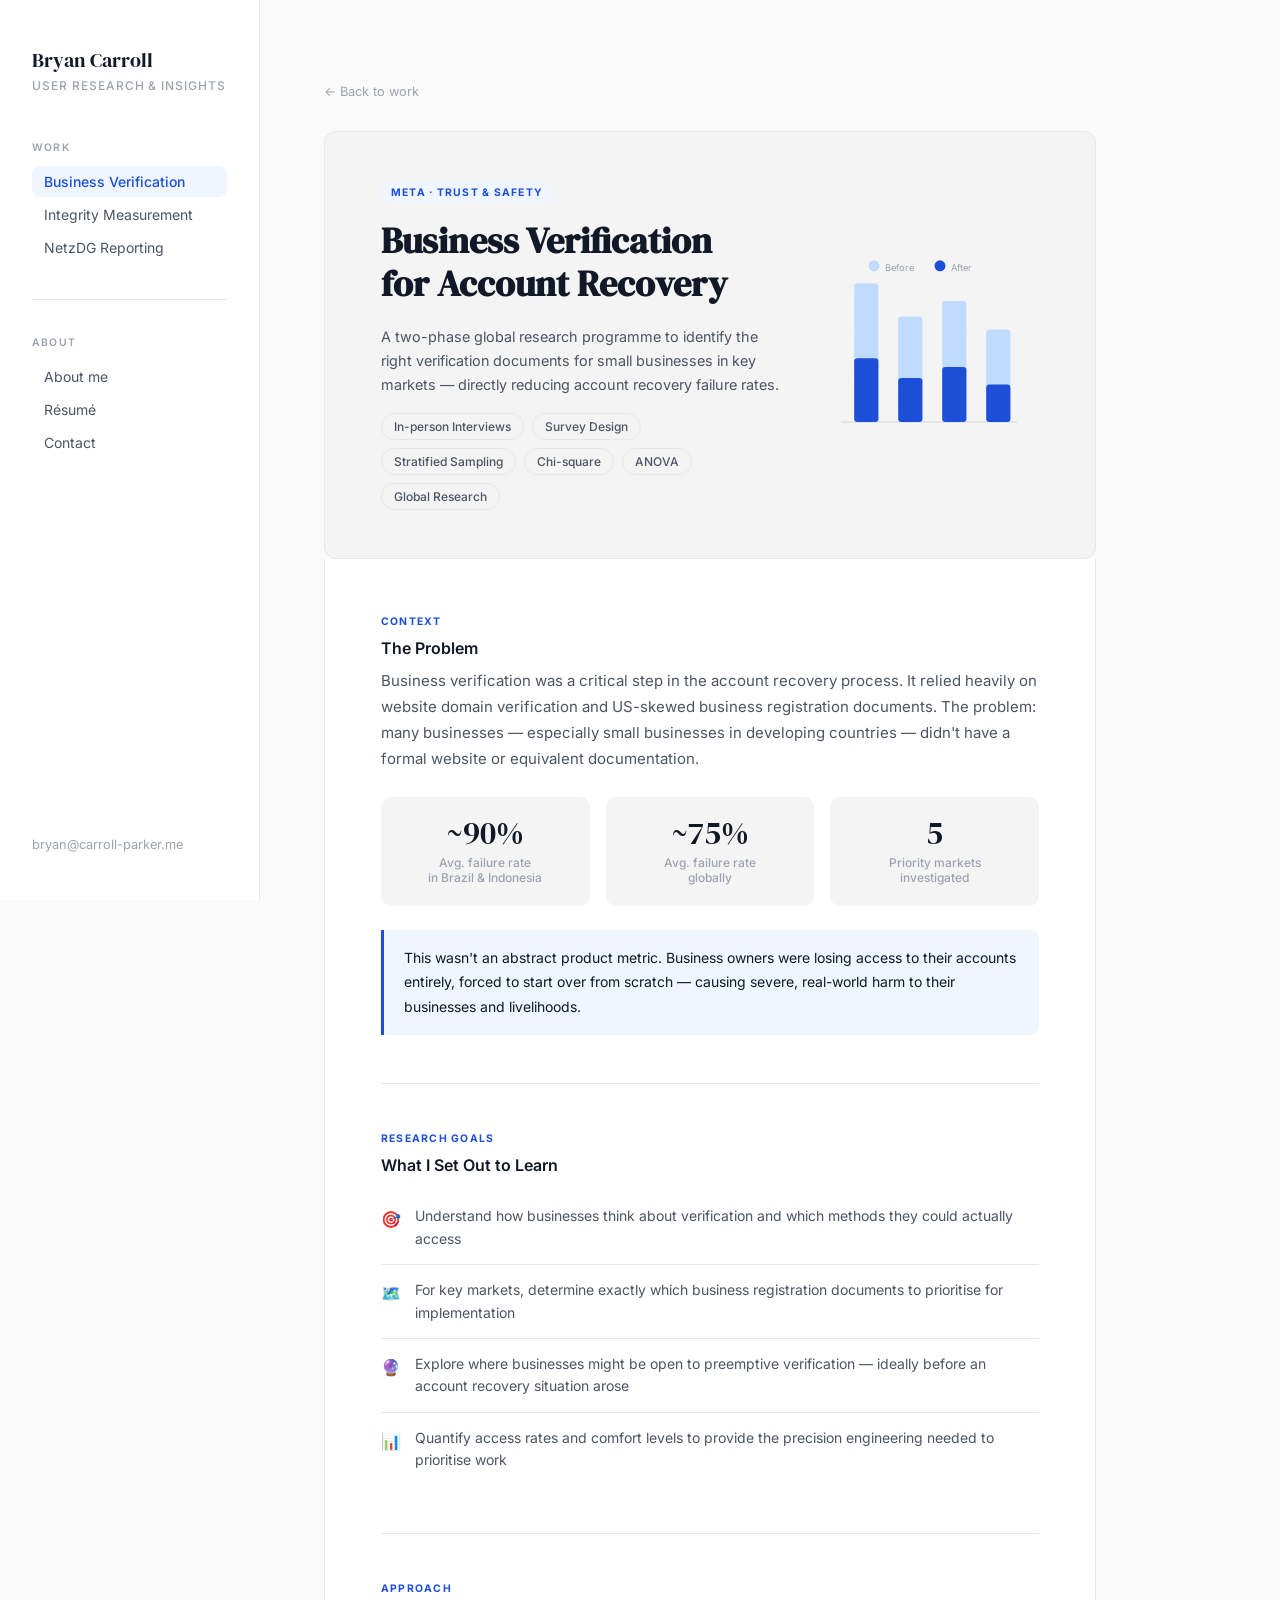
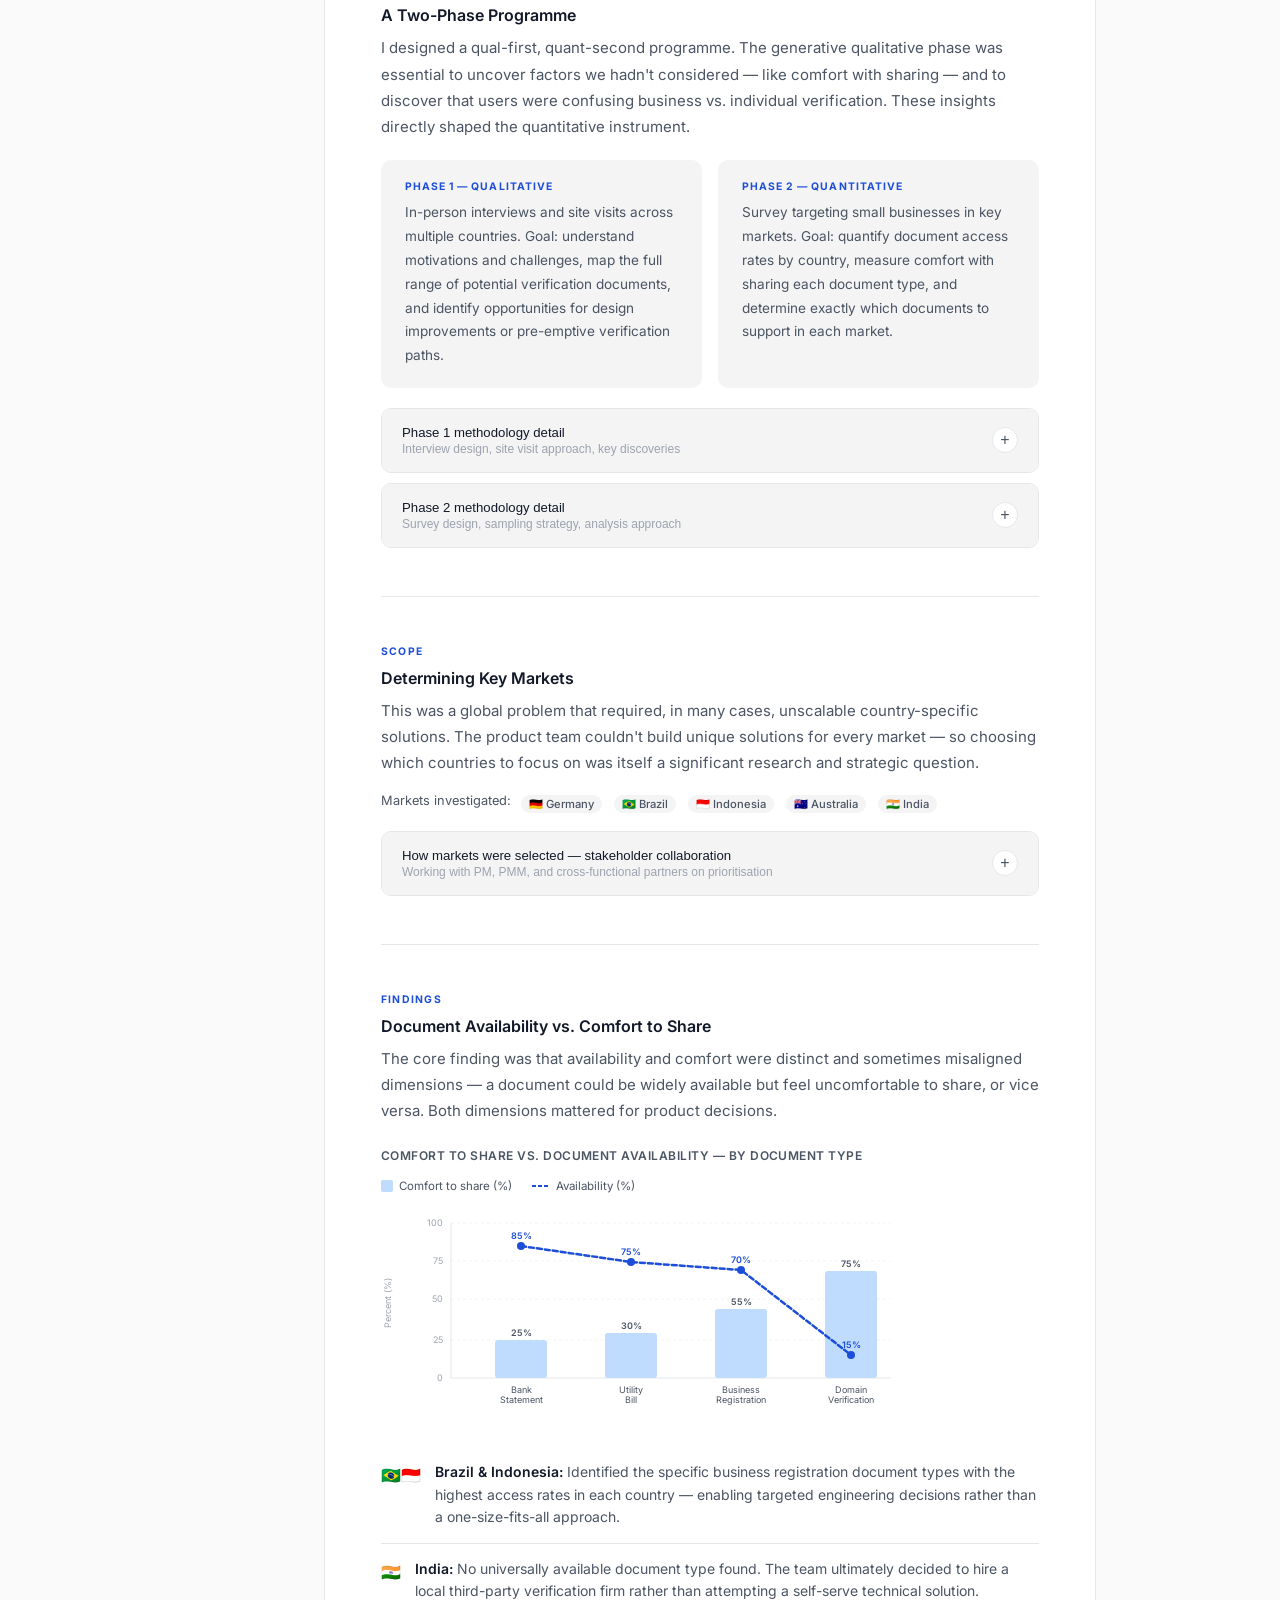
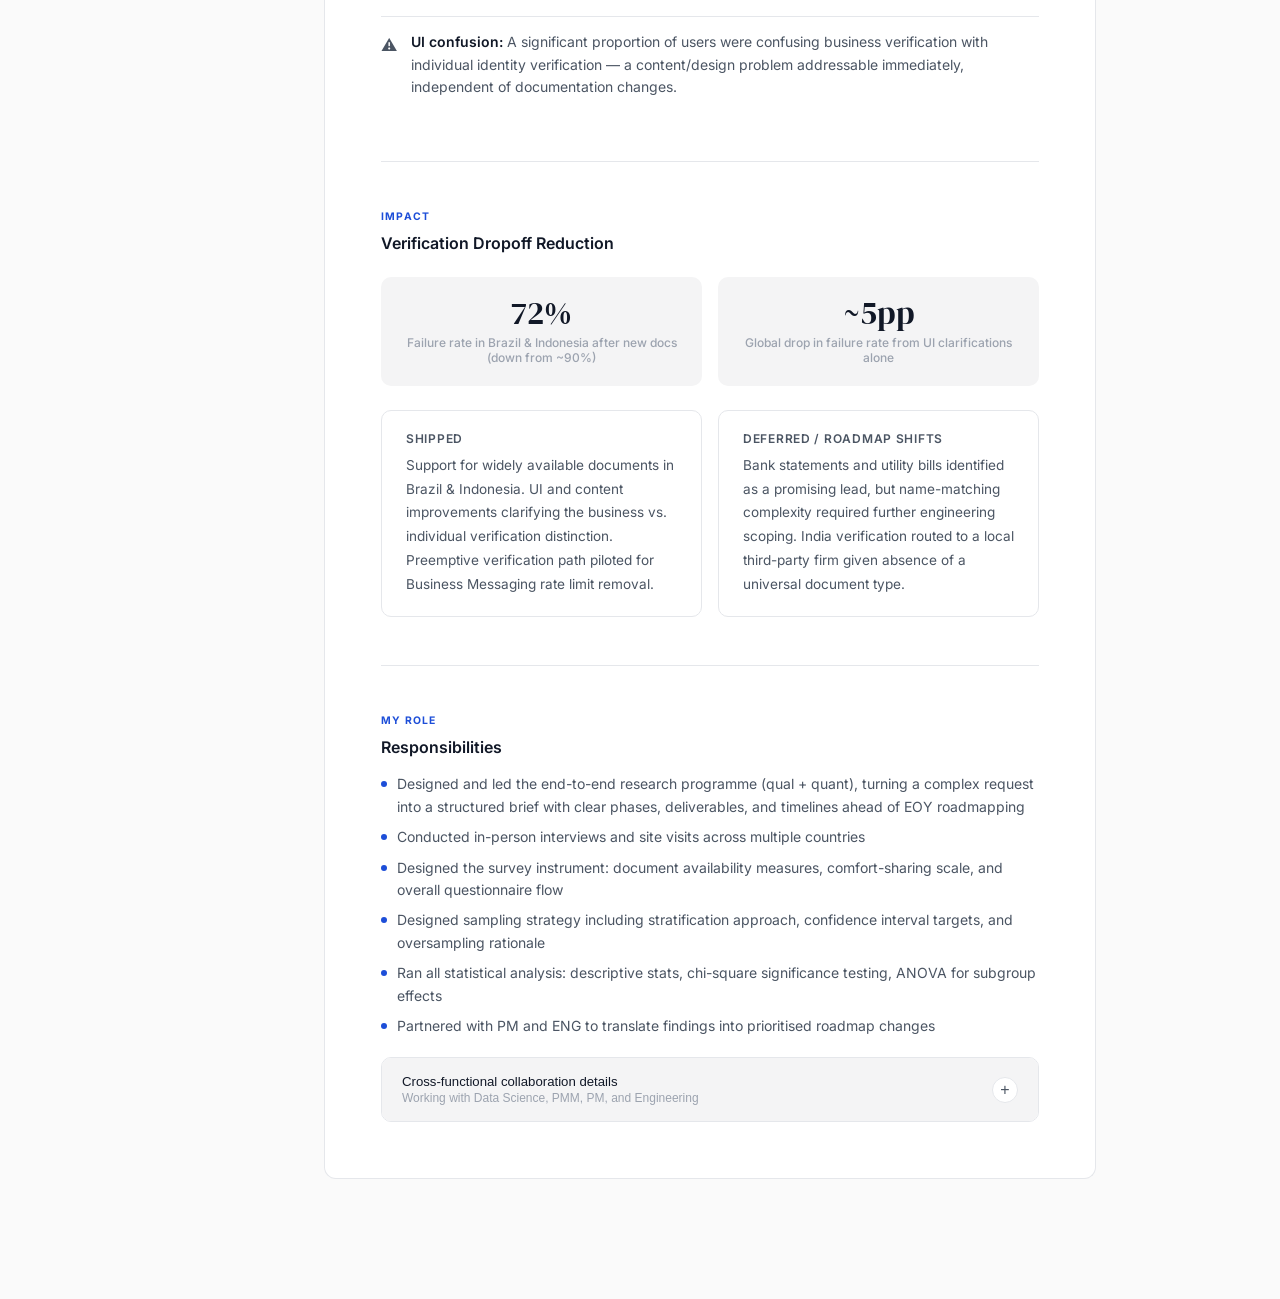
==== commit 90617fb2: "Add files via upload Introduced NetzDG case study and updated other pages to incorporate additional " ====
--- a/case-study-1.html
+++ b/case-study-1.html
@@ -301,9 +301,136 @@
     .reflection-item:last-child { margin-bottom: 0; padding-bottom: 0; border-bottom: none; }
     .reflection-label { font-size: 0.75rem; font-weight: 600; letter-spacing: 0.06em; text-transform: uppercase; color: var(--text-3); margin-bottom: 6px; }
     .reflection-item p { font-size: 0.875rem; }
+
+    /* ══════════════════════════════════════════════════
+       HAMBURGER BUTTON
+    ══════════════════════════════════════════════════ */
+    .mobile-topbar {
+      display: none;
+      position: fixed; top: 0; left: 0; right: 0; z-index: 300;
+      height: 56px;
+      background: #fff; border-bottom: 1px solid var(--border);
+      align-items: center; gap: 12px;
+      padding: 0 16px;
+    }
+    .mobile-topbar-name {
+      font-family: var(--serif);
+      font-size: 1rem;
+      color: var(--text-1);
+    }
+
+    .hamburger {
+      display: flex;
+      flex-direction: column; justify-content: center; align-items: center; gap: 5px;
+      width: 36px; height: 36px; flex-shrink: 0;
+      background: var(--bg-2); border: 1px solid var(--border);
+      border-radius: 8px; cursor: pointer; padding: 0;
+    }
+    .hamburger span {
+      display: block; width: 18px; height: 2px;
+      background: var(--text-1); border-radius: 2px;
+      transition: transform 0.25s ease, opacity 0.2s ease;
+    }
+    .hamburger.open span:nth-child(1) { transform: translateY(7px) rotate(45deg); }
+    .hamburger.open span:nth-child(2) { opacity: 0; transform: scaleX(0); }
+    .hamburger.open span:nth-child(3) { transform: translateY(-7px) rotate(-45deg); }
+
+    .nav-backdrop {
+      display: none; position: fixed; inset: 0;
+      background: rgba(0,0,0,0.25); z-index: 150;
+      opacity: 0; transition: opacity 0.3s ease; pointer-events: none;
+    }
+    .nav-backdrop.visible { opacity: 1; pointer-events: all; }
+
+    /* ══════════════════════════════════════════════════
+       RESPONSIVE — SHARED (≤768px)
+    ══════════════════════════════════════════════════ */
+    @media (max-width: 768px) {
+      .mobile-topbar { display: flex; }
+      .nav-backdrop { display: block; }
+
+      nav#sidebar {
+        transform: translateX(-100%);
+        transition: transform 0.3s ease;
+        z-index: 200;
+      }
+      nav#sidebar.open {
+        transform: translateX(0);
+        box-shadow: 4px 0 32px rgba(0,0,0,0.15);
+      }
+
+      main {
+        margin-left: 0 !important;
+        padding: 80px 20px 80px;
+        max-width: 100%;
+      }
+
+      h2 { font-size: clamp(1.4rem, 6vw, 2rem); }
+      p  { font-size: 0.9rem; }
+    }
+
+    /* ══════════════════════════════════════════════════
+       RESPONSIVE — CASE STUDY SPECIFIC (≤768px)
+    ══════════════════════════════════════════════════ */
+    @media (max-width: 768px) {
+      /* hero: single column, hide SVG illustration */
+      .case-hero {
+        grid-template-columns: 1fr;
+        padding: 32px 28px;
+        gap: 0;
+      }
+      .case-hero > svg,
+      .case-hero > div:last-child { display: none; }
+      .method-pills { gap: 6px; }
+      .method-pill { font-size: 0.7rem; padding: 4px 10px; }
+
+      /* content card */
+      .content-card { padding: 32px 20px; }
+
+      /* phase grid: single column */
+      .phase-grid { grid-template-columns: 1fr; }
+
+      /* factor columns: single column */
+      .factor-columns { grid-template-columns: 1fr; }
+
+      /* stat row: 2 columns max, or 1 if very small */
+      .stat-row { grid-template-columns: repeat(auto-fit, minmax(120px, 1fr)); }
+      .stat-number { font-size: 1.6rem; }
+
+      /* rsq rows */
+      .rsq-row { grid-template-columns: 110px 1fr 44px; gap: 8px; }
+      .rsq-label { font-size: 0.72rem; }
+
+      /* accordion */
+      .accordion-trigger { padding: 14px 16px; }
+
+      /* back link */
+      .back-link { margin-bottom: 20px; }
+
+      /* doc matrix chart */
+      .doc-matrix-wrap svg { max-width: 100% !important; }
+
+      /* engagement / combo charts */
+      .engagement-chart svg,
+      .doc-matrix-wrap svg { overflow: visible; }
+
+      /* detail table: allow horizontal scroll */
+      .accordion-body-inner { overflow-x: auto; }
+      .detail-table { min-width: 480px; }
+    }
   </style>
 </head>
 <body>
+
+  <!-- Mobile top bar -->
+  <div class="mobile-topbar">
+    <button class="hamburger" aria-label="Open navigation" aria-expanded="false">
+      <span></span><span></span><span></span>
+    </button>
+    <span class="mobile-topbar-name">Bryan Carroll</span>
+  </div>
+  <div class="nav-backdrop"></div>
+
 
   <nav id="sidebar">
     <div class="nav-identity">
@@ -314,6 +441,7 @@
     <ul class="nav-links">
       <li><a href="case-study-1.html" class="active">Business Verification</a></li>
       <li><a href="case-study-2.html">Integrity Measurement</a></li>
+      <li><a href="case-study-3.html">NetzDG Reporting</a></li>
     </ul>
     <div class="nav-divider"></div>
     <div class="nav-section-label">About</div>
@@ -709,6 +837,30 @@
         }
       });
     });
+
+    // ── Mobile hamburger ──────────────────────────────
+    (function () {
+      const btn      = document.querySelector('.hamburger');
+      const sidebar  = document.getElementById('sidebar');
+      const backdrop = document.querySelector('.nav-backdrop');
+      if (!btn) return;
+
+      function setOpen(open) {
+        btn.setAttribute('aria-expanded', open);
+        btn.classList.toggle('open', open);
+        sidebar.classList.toggle('open', open);
+        backdrop.classList.toggle('visible', open);
+        document.body.style.overflow = open ? 'hidden' : '';
+      }
+
+      btn.addEventListener('click', () => setOpen(!sidebar.classList.contains('open')));
+      backdrop.addEventListener('click', () => setOpen(false));
+
+      // Close on any nav link click (mobile)
+      sidebar.querySelectorAll('a').forEach(a =>
+        a.addEventListener('click', () => { if (window.innerWidth <= 768) setOpen(false); })
+      );
+    })();
   </script>
 
 </body>
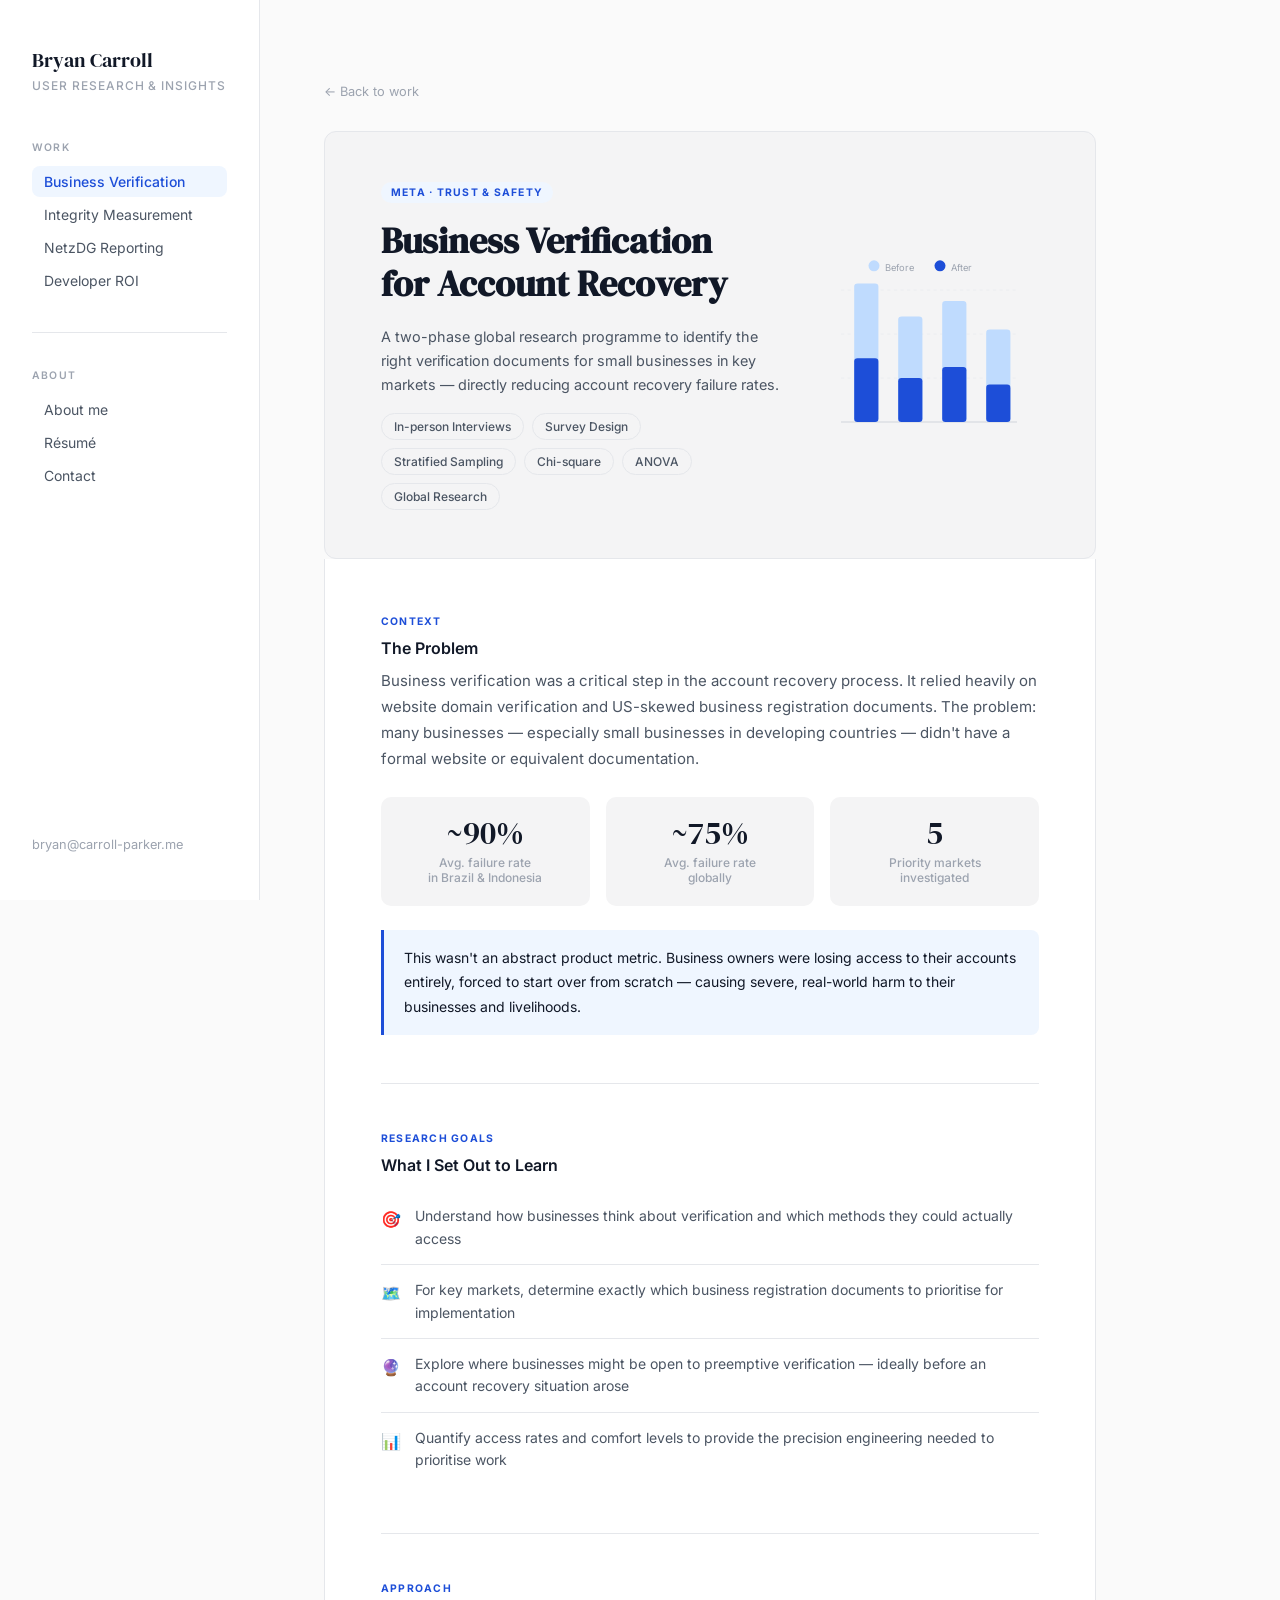
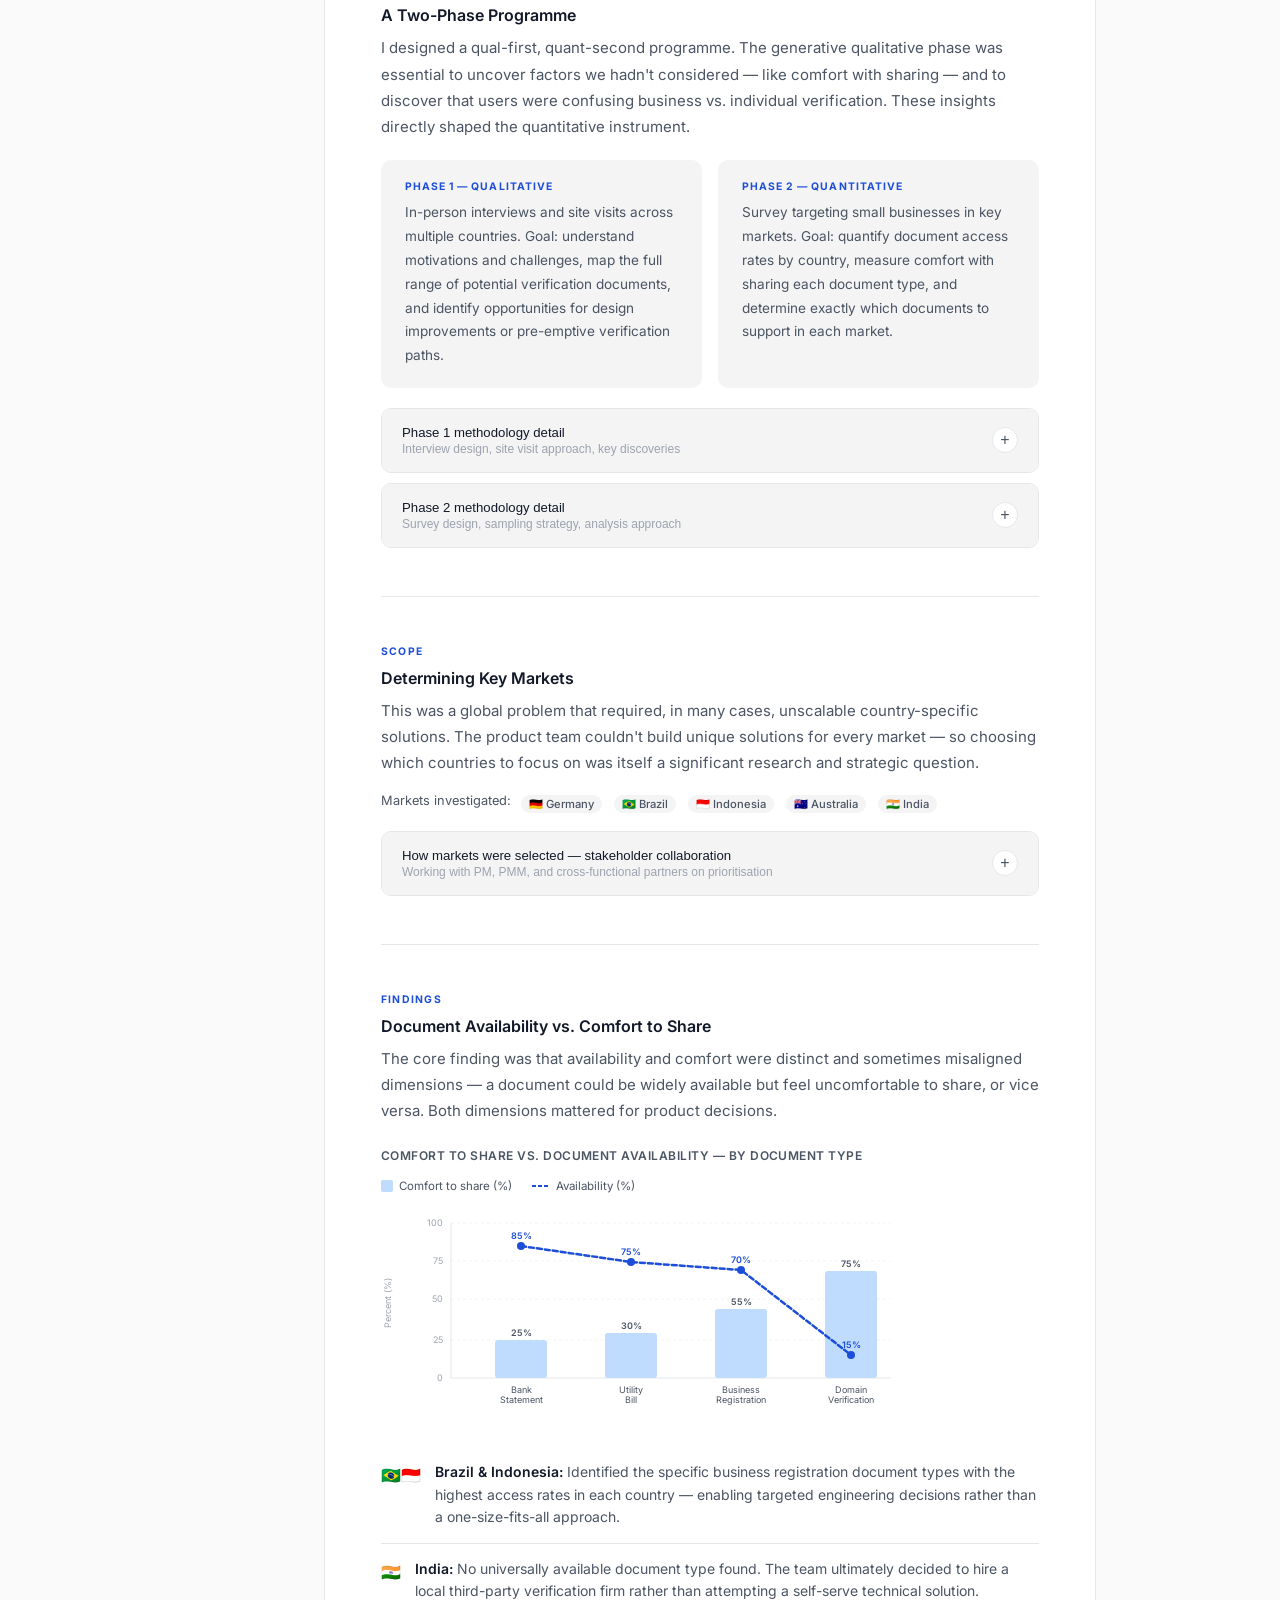
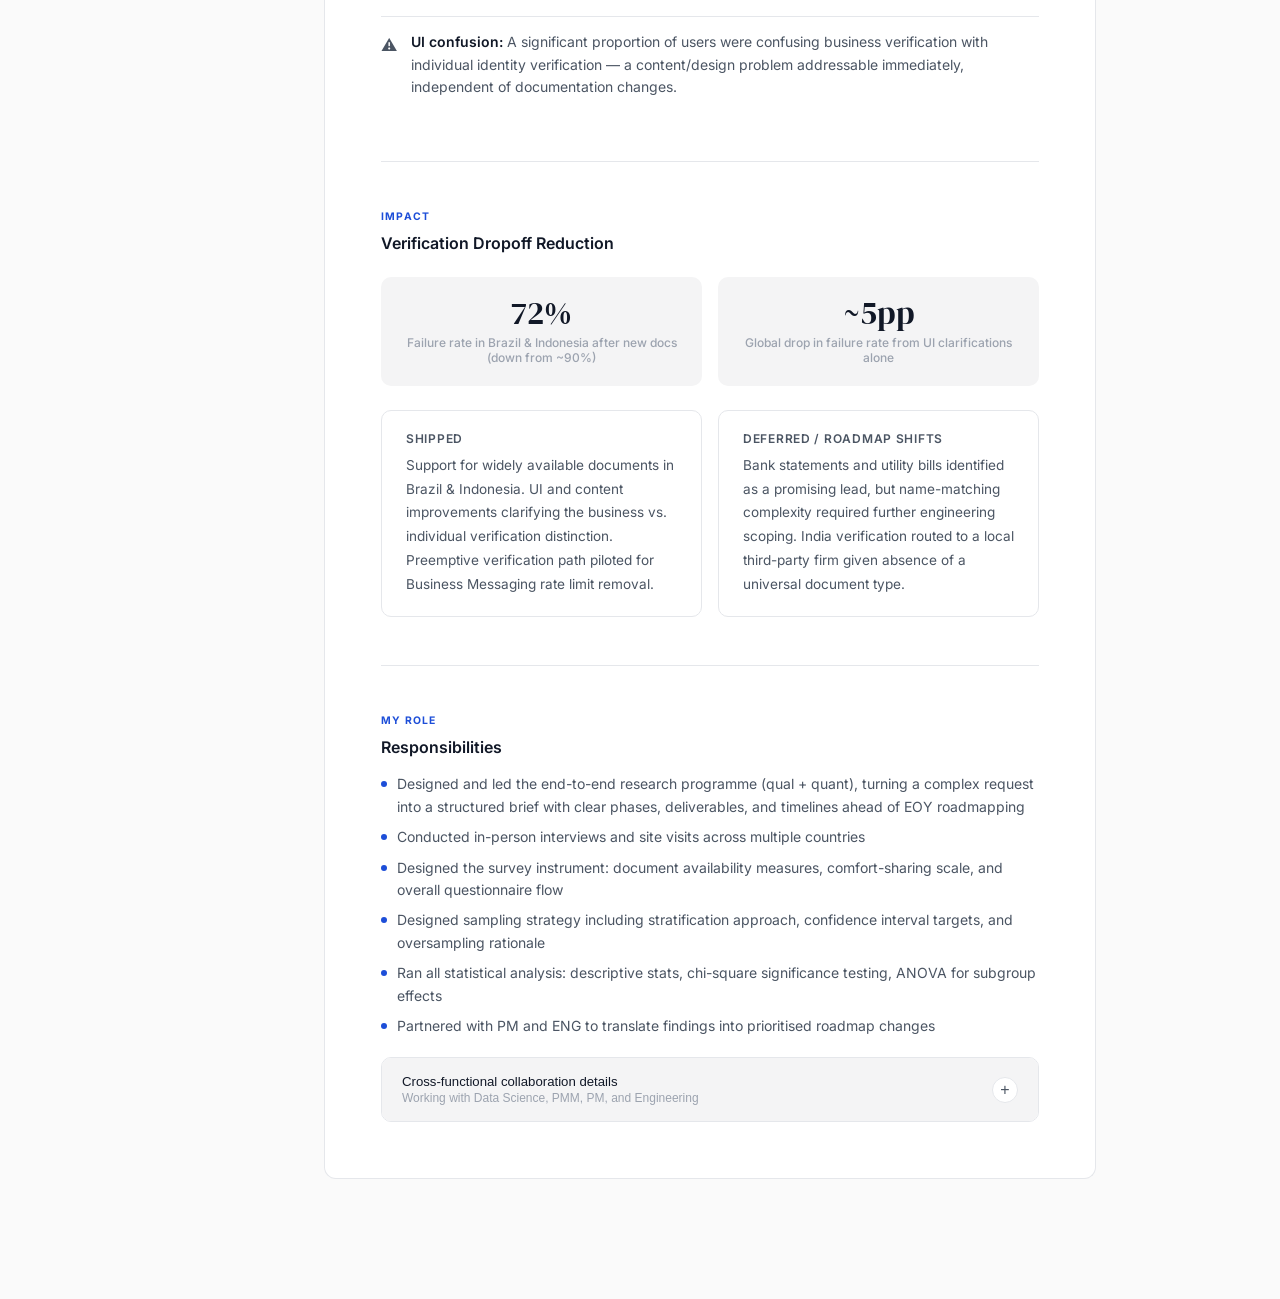
==== commit 9d678fda: "Add files via upload added fourth case study with updated sidebars across all pages" ====
--- a/case-study-1.html
+++ b/case-study-1.html
@@ -442,6 +442,7 @@
       <li><a href="case-study-1.html" class="active">Business Verification</a></li>
       <li><a href="case-study-2.html">Integrity Measurement</a></li>
       <li><a href="case-study-3.html">NetzDG Reporting</a></li>
+      <li><a href="case-study-4.html">Developer ROI</a></li>
     </ul>
     <div class="nav-divider"></div>
     <div class="nav-section-label">About</div>
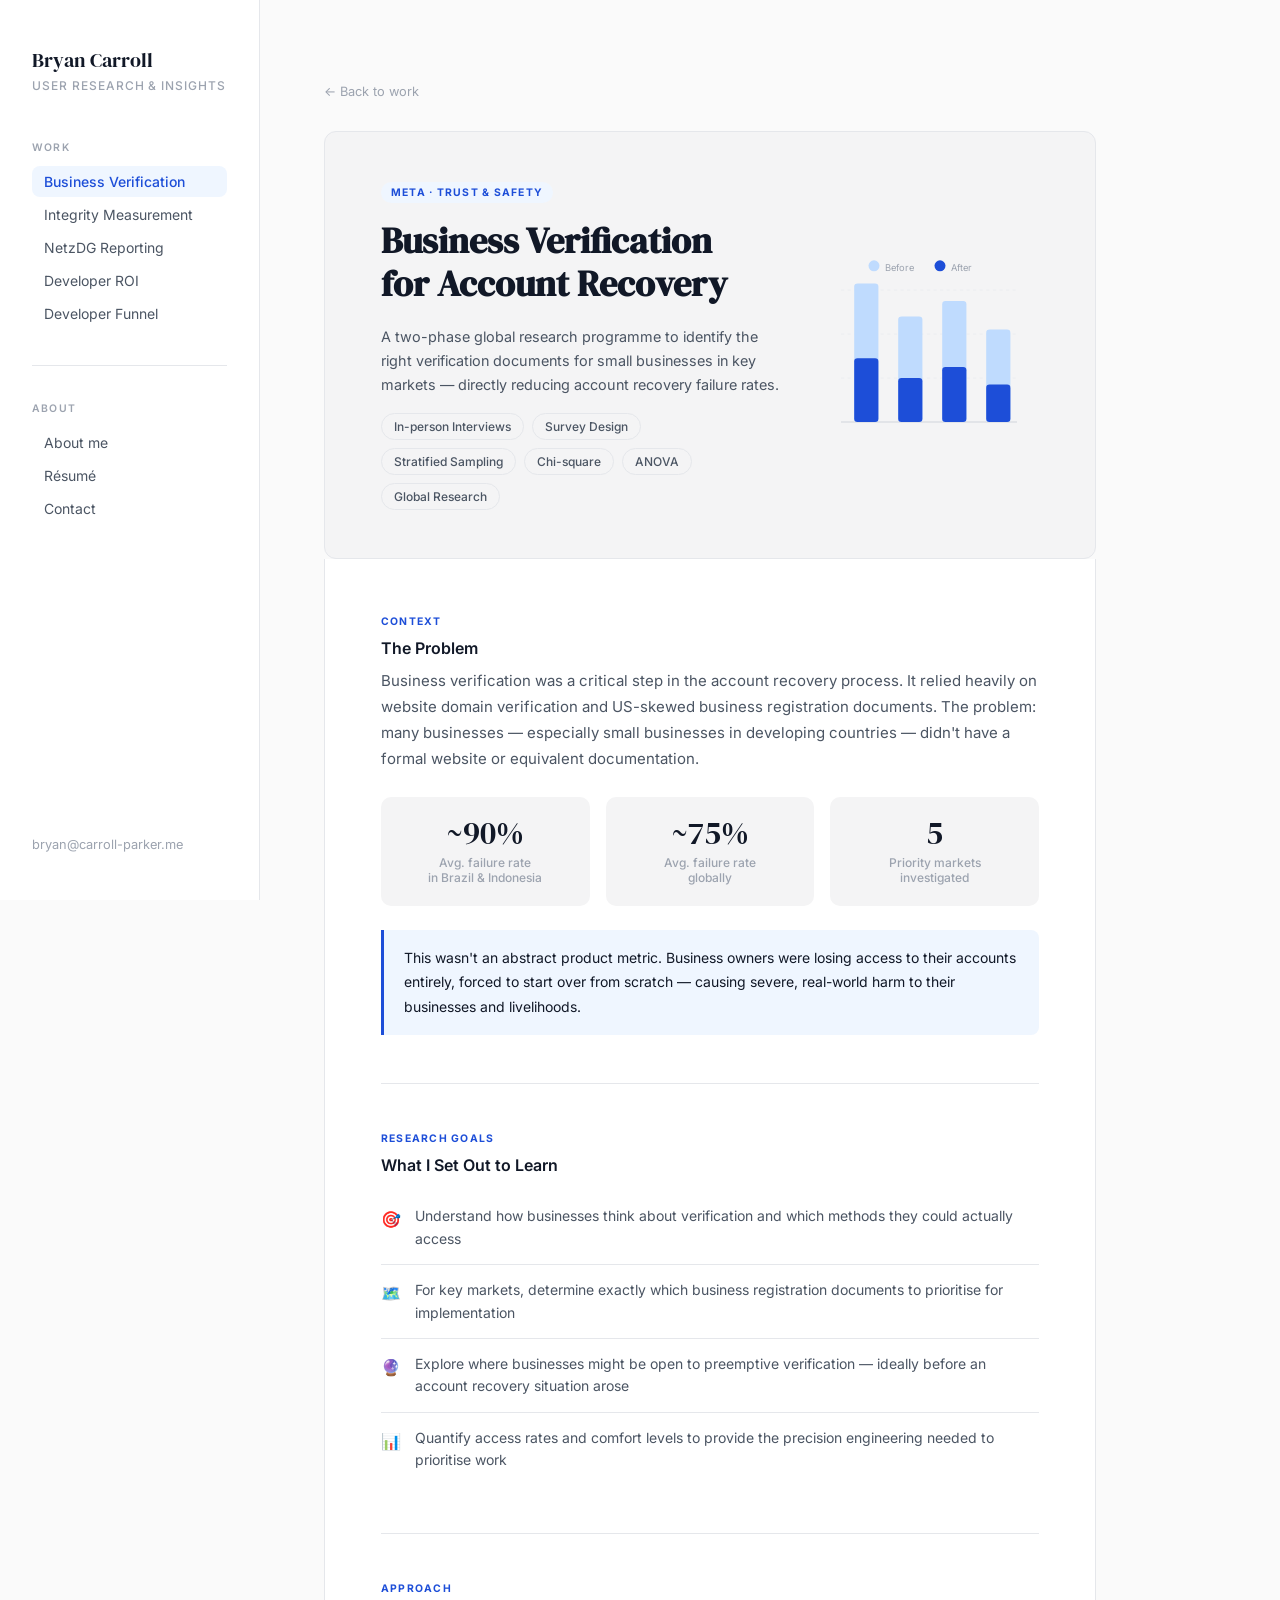
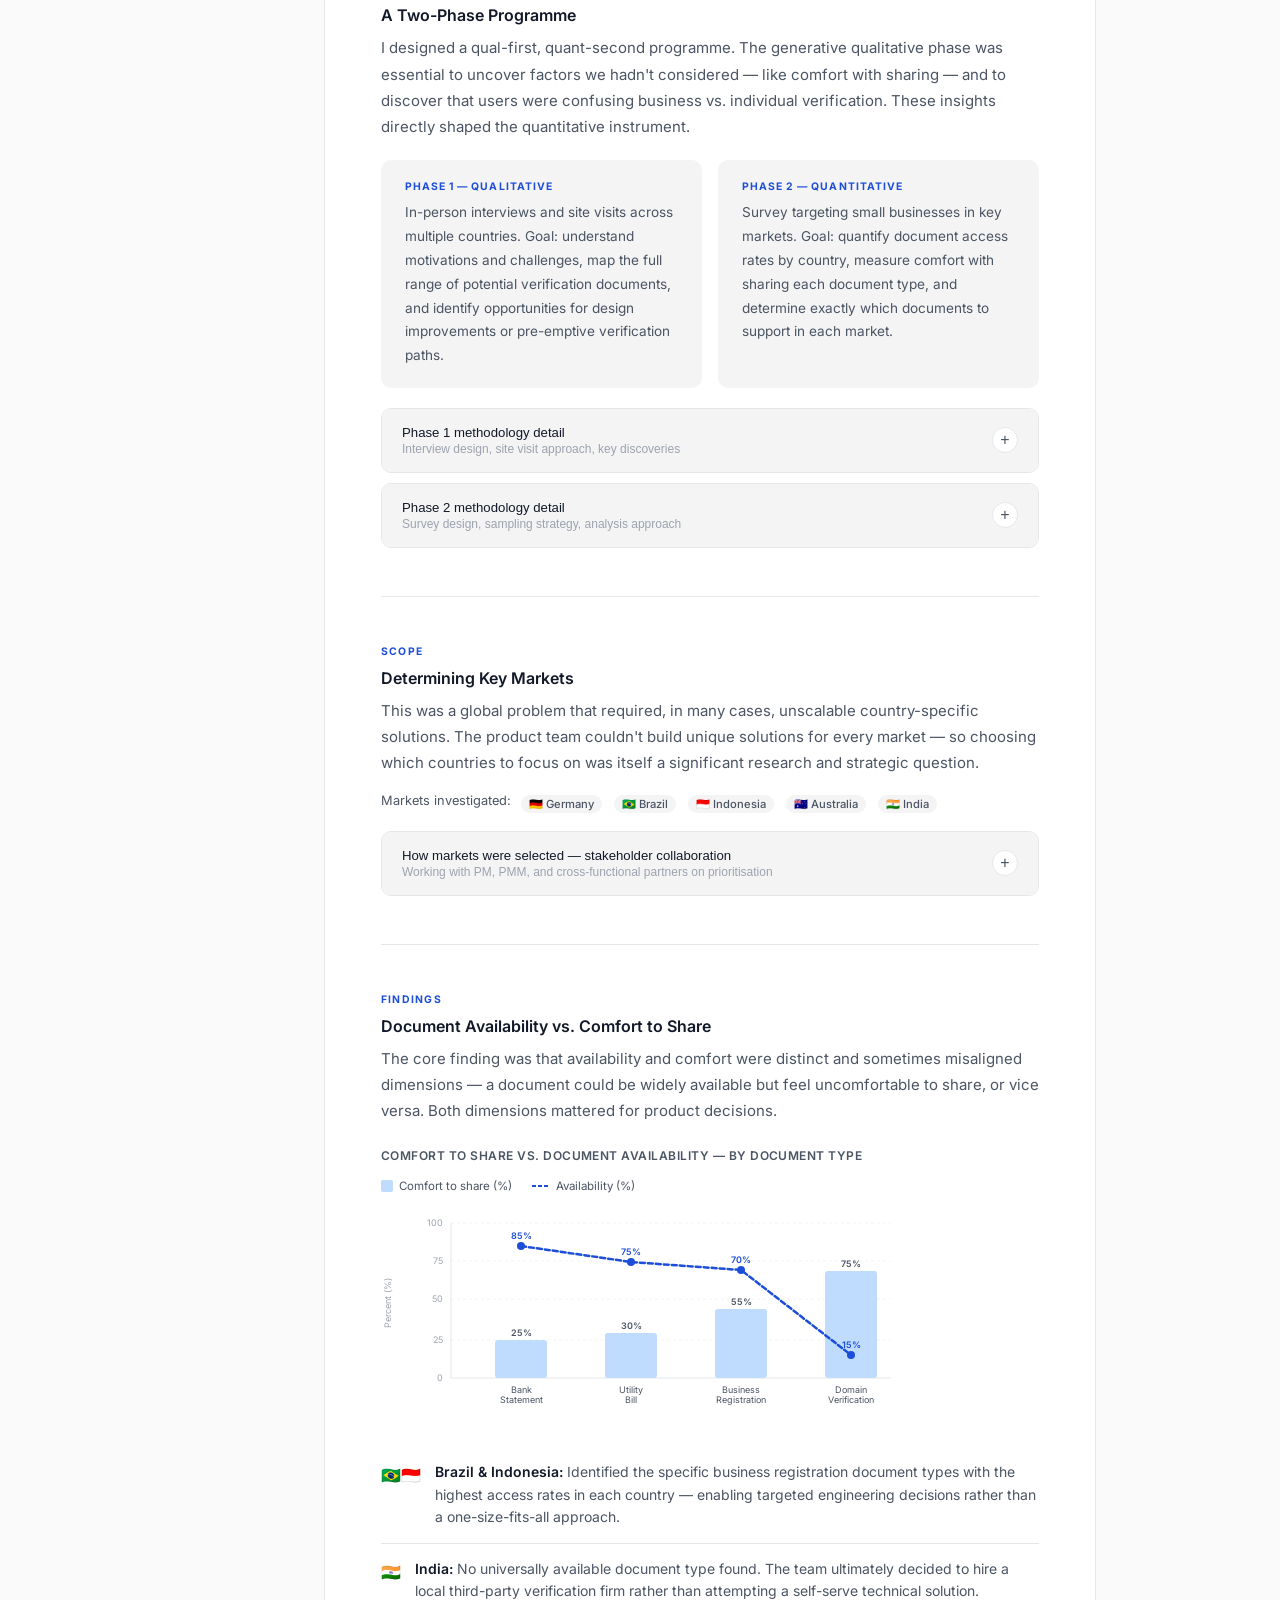
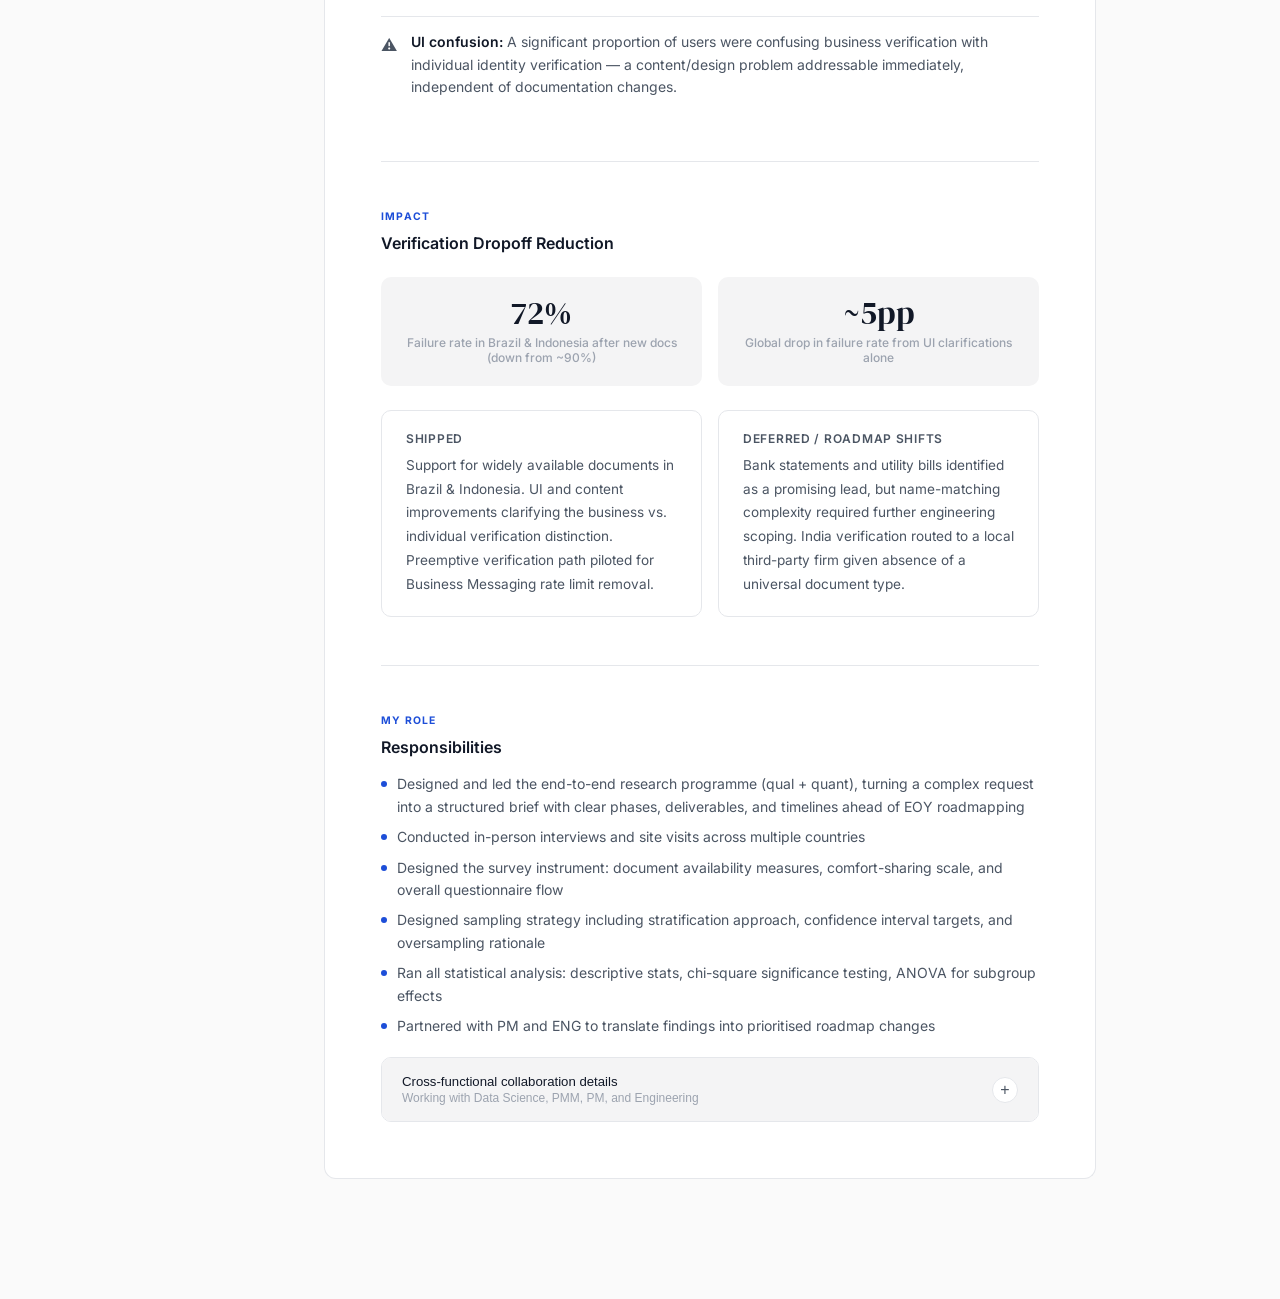
==== commit 47706383: "updated with awareness and funnel study" ====
--- a/case-study-1.html
+++ b/case-study-1.html
@@ -443,6 +443,7 @@
       <li><a href="case-study-2.html">Integrity Measurement</a></li>
       <li><a href="case-study-3.html">NetzDG Reporting</a></li>
       <li><a href="case-study-4.html">Developer ROI</a></li>
+      <li><a href="case-study-5.html">Developer Funnel</a></li>
     </ul>
     <div class="nav-divider"></div>
     <div class="nav-section-label">About</div>
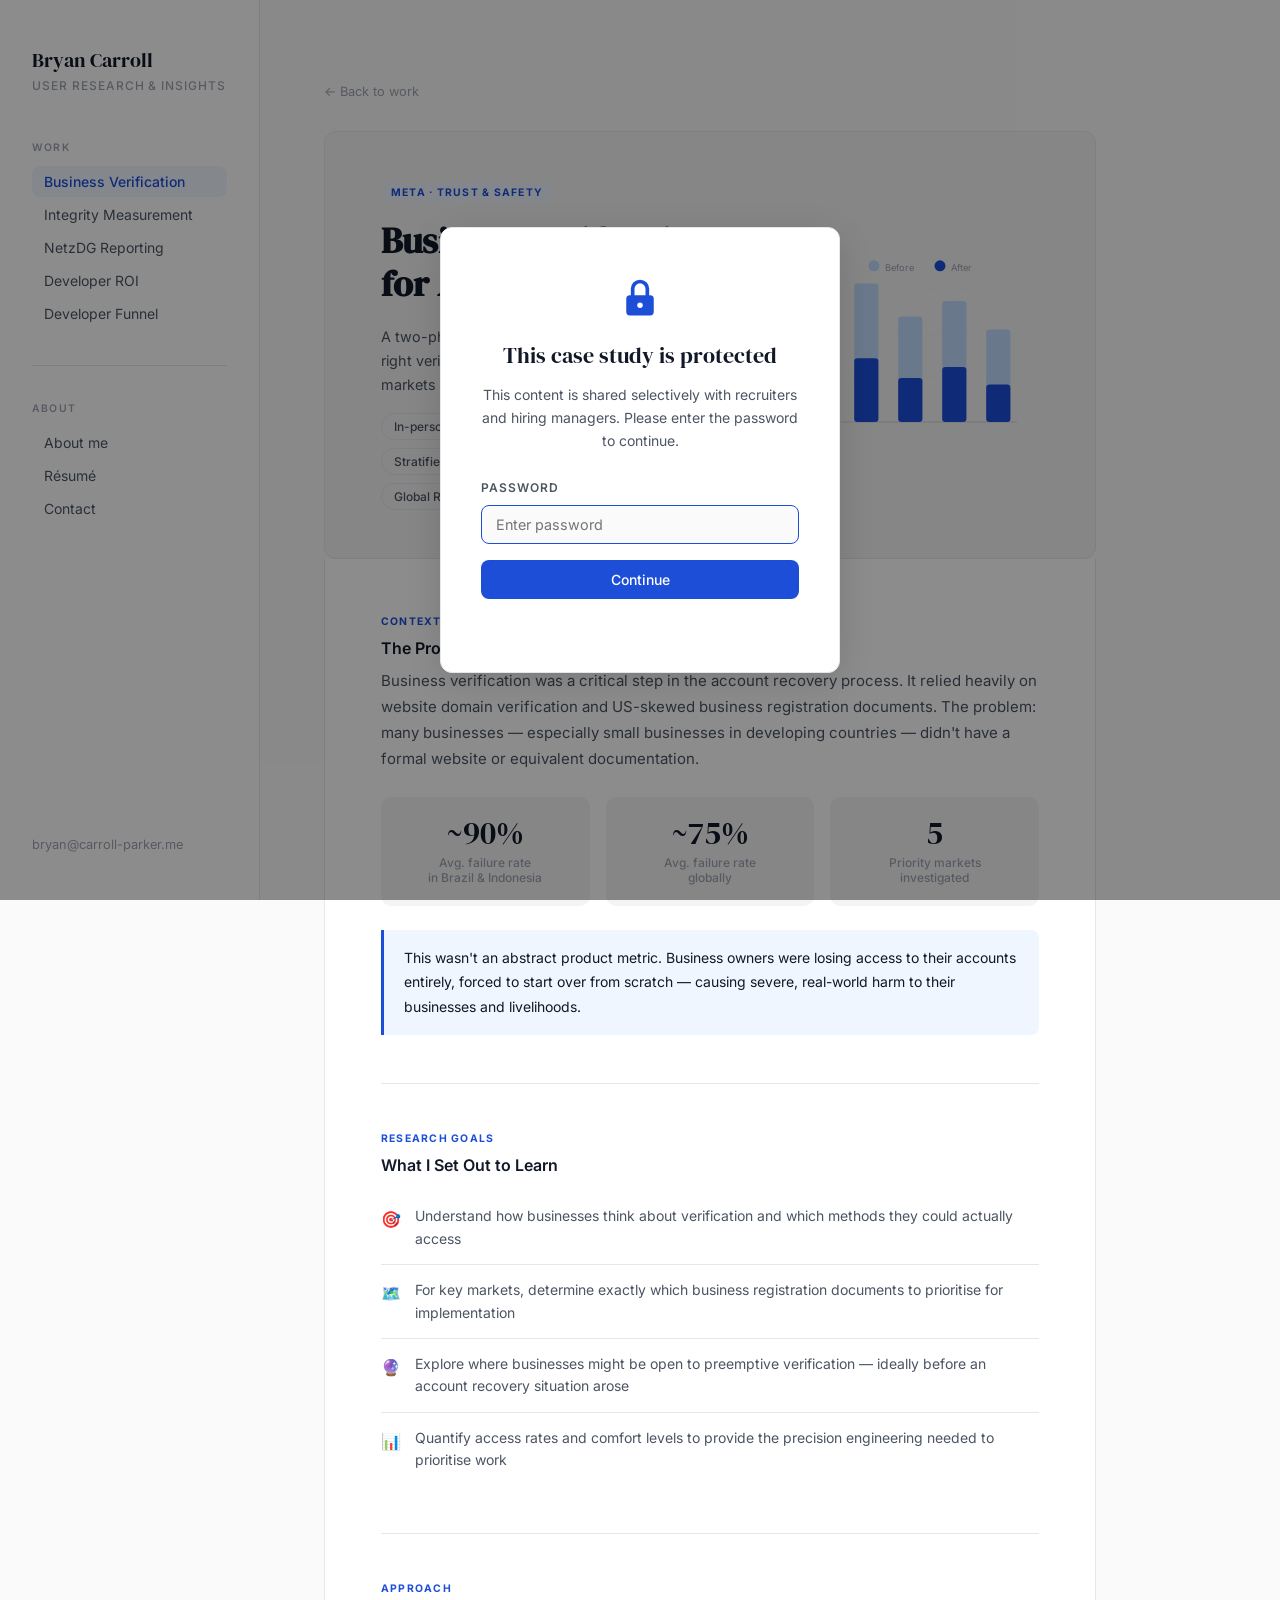
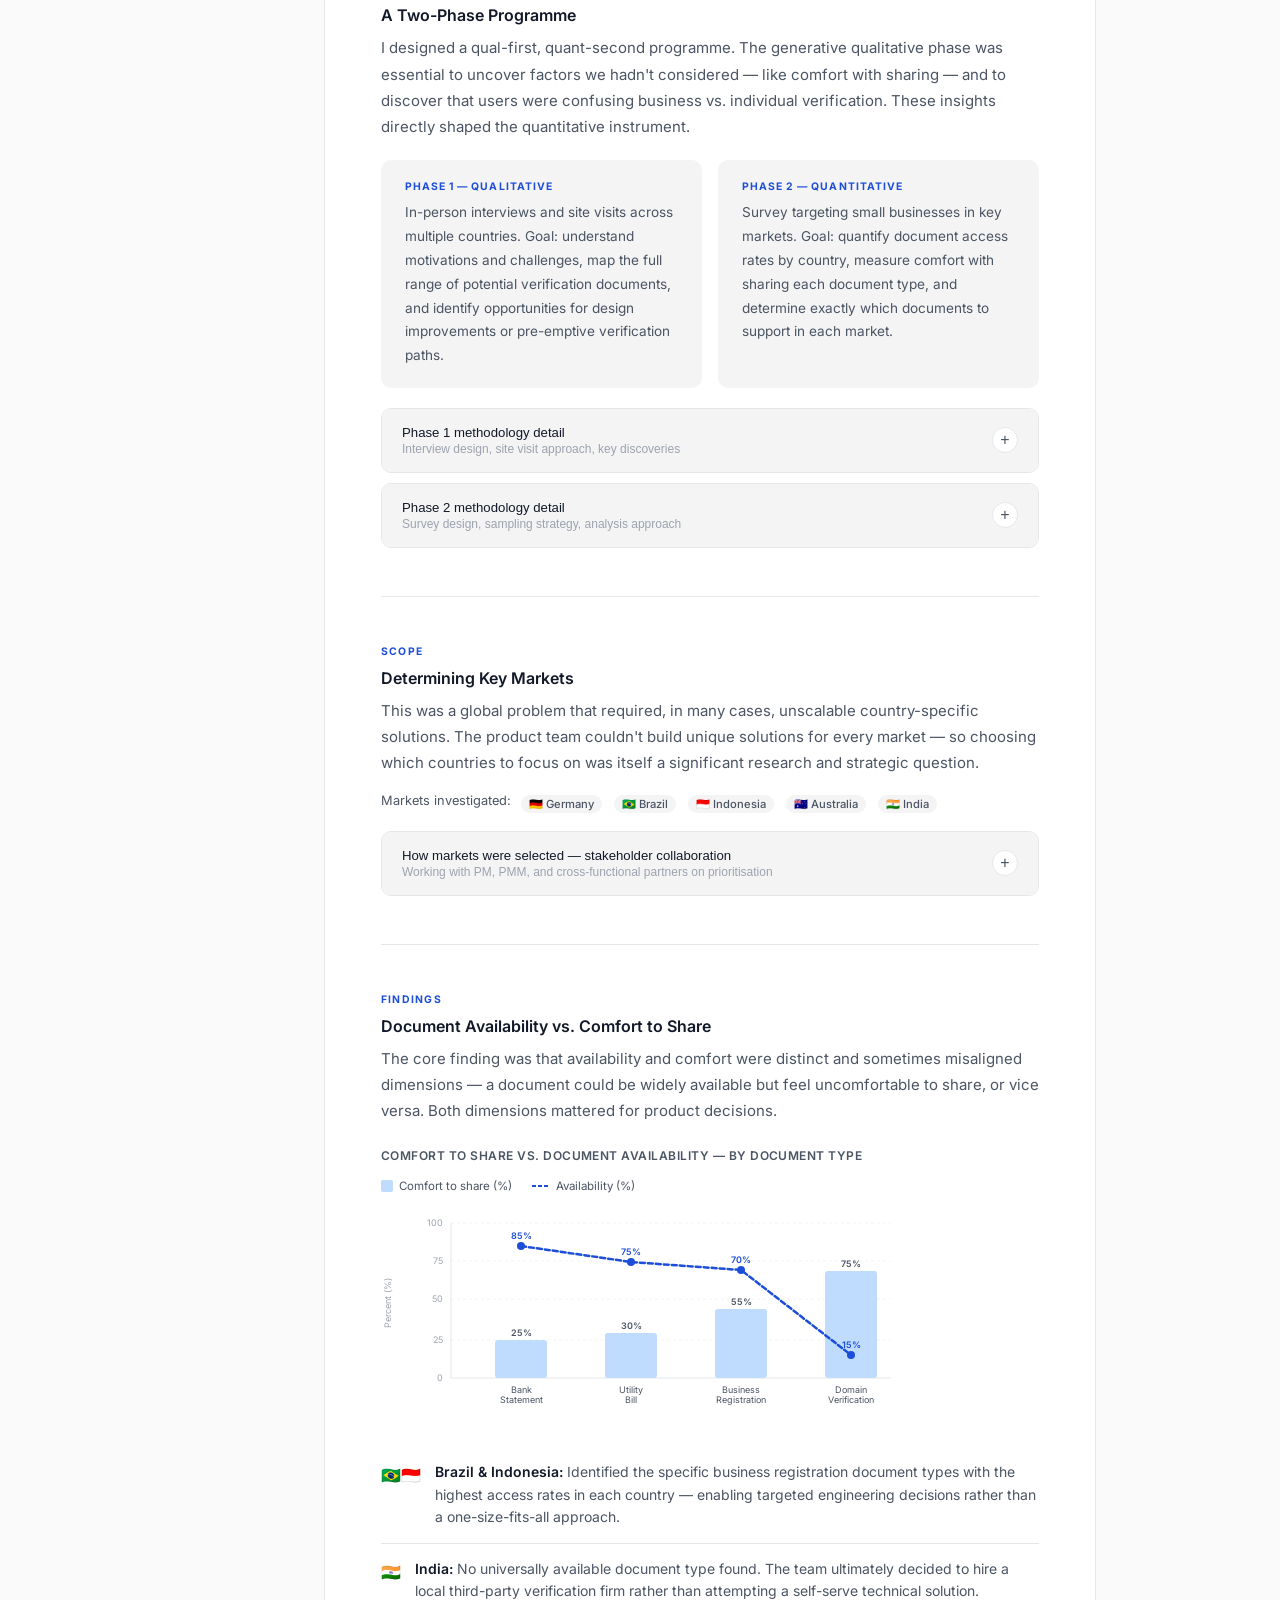
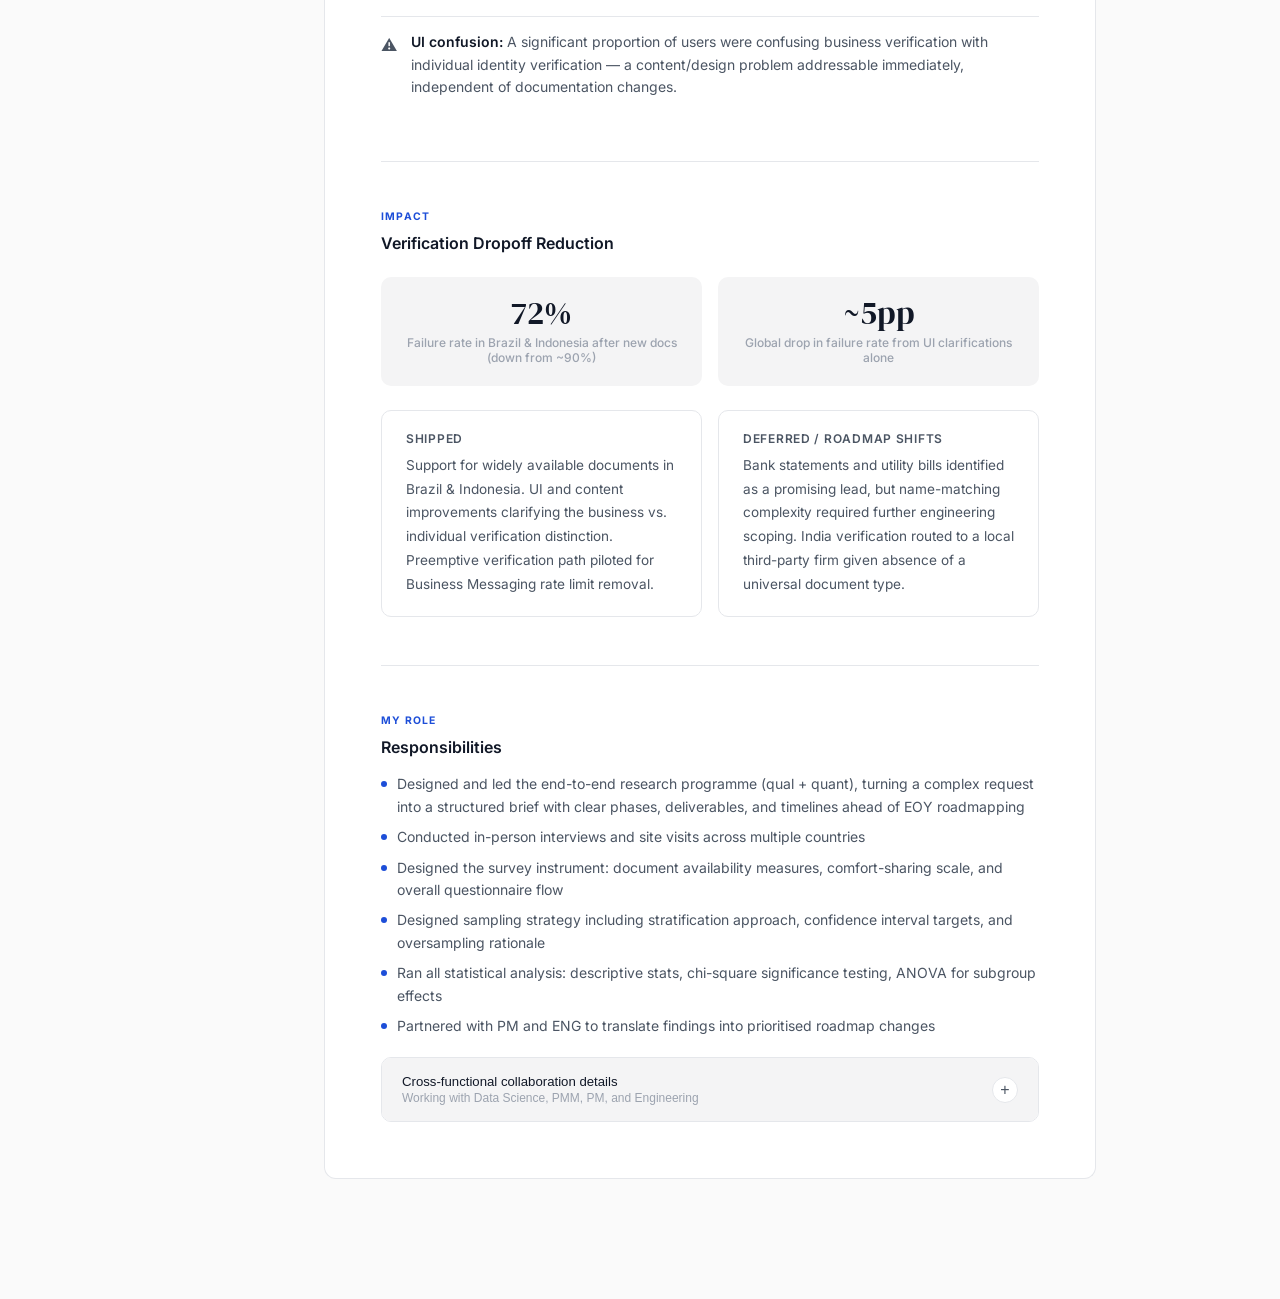
==== commit 89f9ef3b: "Add files via upload" ====
--- a/case-study-1.html
+++ b/case-study-1.html
@@ -418,9 +418,112 @@
       .accordion-body-inner { overflow-x: auto; }
       .detail-table { min-width: 480px; }
     }
+
+    /* ── PASSWORD GATE ───────────────────────────────── */
+    #pw-gate {
+      position: fixed;
+      inset: 0;
+      background: rgba(0,0,0,0.45);
+      z-index: 9999;
+      display: flex;
+      align-items: center;
+      justify-content: center;
+    }
+    #pw-gate .gate-card {
+      background: #fff;
+      border: 1px solid var(--border);
+      border-radius: var(--radius);
+      padding: 48px 40px;
+      width: 100%;
+      max-width: 400px;
+      text-align: center;
+      box-shadow: 0 8px 40px rgba(0,0,0,0.14);
+    }
+    .gate-lock-icon {
+      display: flex;
+      justify-content: center;
+      margin-bottom: 20px;
+    }
+    .gate-title {
+      font-family: var(--serif);
+      font-size: 1.4rem;
+      color: var(--text-1);
+      margin-bottom: 12px;
+    }
+    .gate-body-text {
+      font-size: 0.875rem;
+      color: var(--text-2);
+      line-height: 1.65;
+      margin-bottom: 28px;
+    }
+    #pw-gate label {
+      display: block;
+      font-size: 0.75rem;
+      font-weight: 600;
+      letter-spacing: 0.08em;
+      text-transform: uppercase;
+      color: var(--text-2);
+      margin-bottom: 10px;
+      text-align: left;
+    }
+    #pw-gate input[type="password"] {
+      width: 100%;
+      padding: 10px 14px;
+      border: 1px solid var(--border);
+      border-radius: 8px;
+      font-family: var(--sans);
+      font-size: 0.9rem;
+      color: var(--text-1);
+      background: var(--bg);
+      outline: none;
+      transition: border-color var(--transition);
+      margin-bottom: 16px;
+    }
+    #pw-gate input[type="password"]:focus {
+      border-color: var(--accent);
+    }
+    #pw-gate button {
+      width: 100%;
+      padding: 11px;
+      background: var(--accent);
+      color: #fff;
+      border: none;
+      border-radius: 8px;
+      font-family: var(--sans);
+      font-size: 0.875rem;
+      font-weight: 500;
+      cursor: pointer;
+      transition: opacity var(--transition);
+    }
+    #pw-gate button:hover { opacity: 0.88; }
+    #pw-gate .gate-error {
+      font-size: 0.8rem;
+      color: #DC2626;
+      margin-top: 10px;
+      min-height: 1.2em;
+    }
   </style>
 </head>
 <body>
+
+  <!-- Password gate -->
+  <div id="pw-gate" role="dialog" aria-modal="true" aria-labelledby="pw-gate-title">
+    <div class="gate-card">
+      <div class="gate-lock-icon">
+        <svg width="44" height="44" viewBox="0 0 24 24" fill="none" xmlns="http://www.w3.org/2000/svg" aria-hidden="true">
+          <rect x="4.5" y="10.5" width="15" height="11" rx="2" fill="#1D4ED8"/>
+          <path d="M8 10.5V7a4 4 0 0 1 8 0v3.5" stroke="#1D4ED8" stroke-width="2" stroke-linecap="round"/>
+          <circle cx="12" cy="16" r="1.5" fill="#fff"/>
+        </svg>
+      </div>
+      <div class="gate-title" id="pw-gate-title">This case study is protected</div>
+      <div class="gate-body-text">This content is shared selectively with recruiters and hiring managers. Please enter the password to continue.</div>
+      <label for="pw-input">Password</label>
+      <input type="password" id="pw-input" placeholder="Enter password" autocomplete="current-password" />
+      <button id="pw-submit">Continue</button>
+      <div class="gate-error" id="pw-error"></div>
+    </div>
+  </div>
 
   <!-- Mobile top bar -->
   <div class="mobile-topbar">
@@ -863,6 +966,45 @@
         a.addEventListener('click', () => { if (window.innerWidth <= 768) setOpen(false); })
       );
     })();
+
+    // ── Password gate ─────────────────────────────────
+    (function () {
+      const gate    = document.getElementById('pw-gate');
+      const input   = document.getElementById('pw-input');
+      const btn     = document.getElementById('pw-submit');
+      const errMsg  = document.getElementById('pw-error');
+      const CORRECT     = 'userresearch';
+      const SESSION_KEY = 'portfolio_unlocked';
+
+      // Already unlocked this session — show content immediately
+      if (sessionStorage.getItem(SESSION_KEY) === '1') {
+        gate.style.display = 'none';
+        return;
+      }
+
+      // Block page and show gate
+      document.body.style.overflow = 'hidden';
+      setTimeout(function () { input.focus(); }, 50);
+
+      function attempt() {
+        if (input.value === CORRECT) {
+          sessionStorage.setItem(SESSION_KEY, '1');
+          gate.style.display = 'none';
+          document.body.style.overflow = '';
+        } else {
+          errMsg.textContent = 'Incorrect password. Please try again.';
+          input.value = '';
+          input.focus();
+        }
+      }
+
+      btn.addEventListener('click', attempt);
+      input.addEventListener('keydown', function (e) {
+        if (e.key === 'Enter') attempt();
+        if (e.key !== 'Enter') errMsg.textContent = '';
+      });
+    })();
+
   </script>
 
 </body>
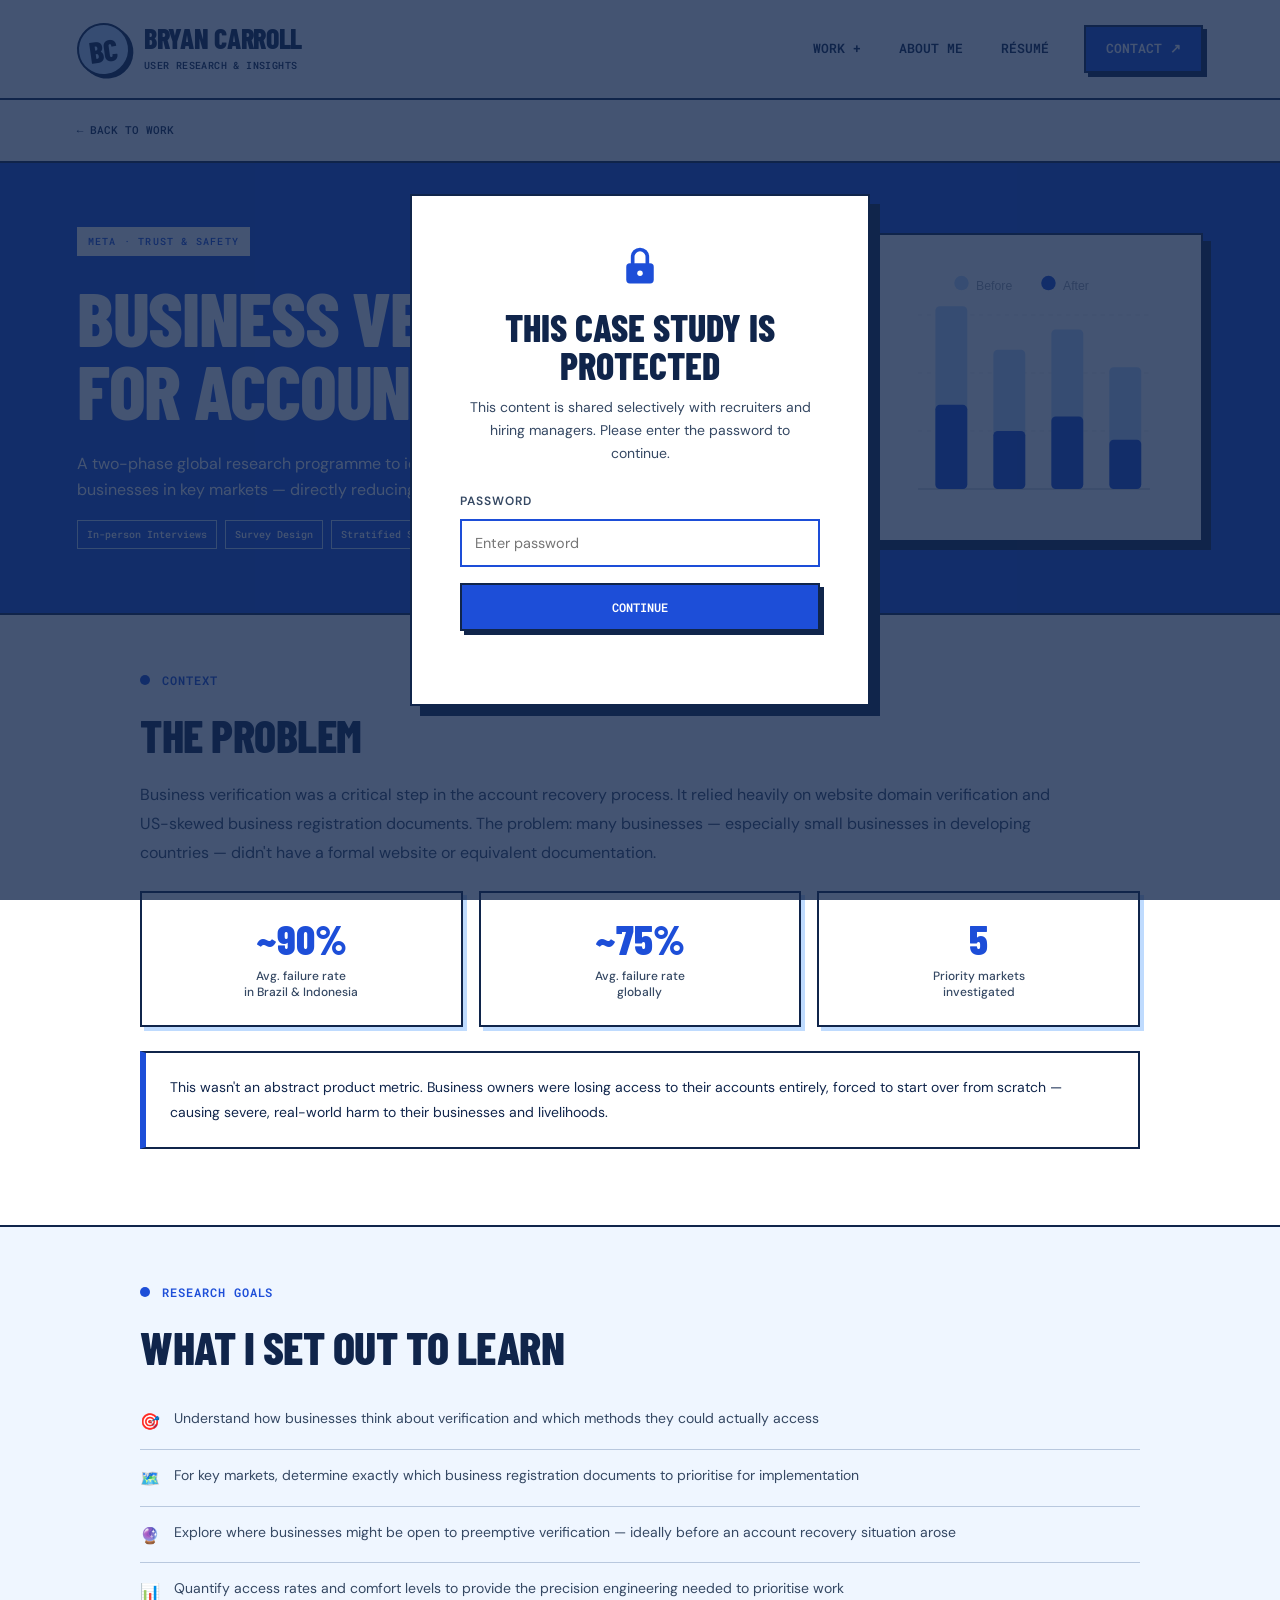
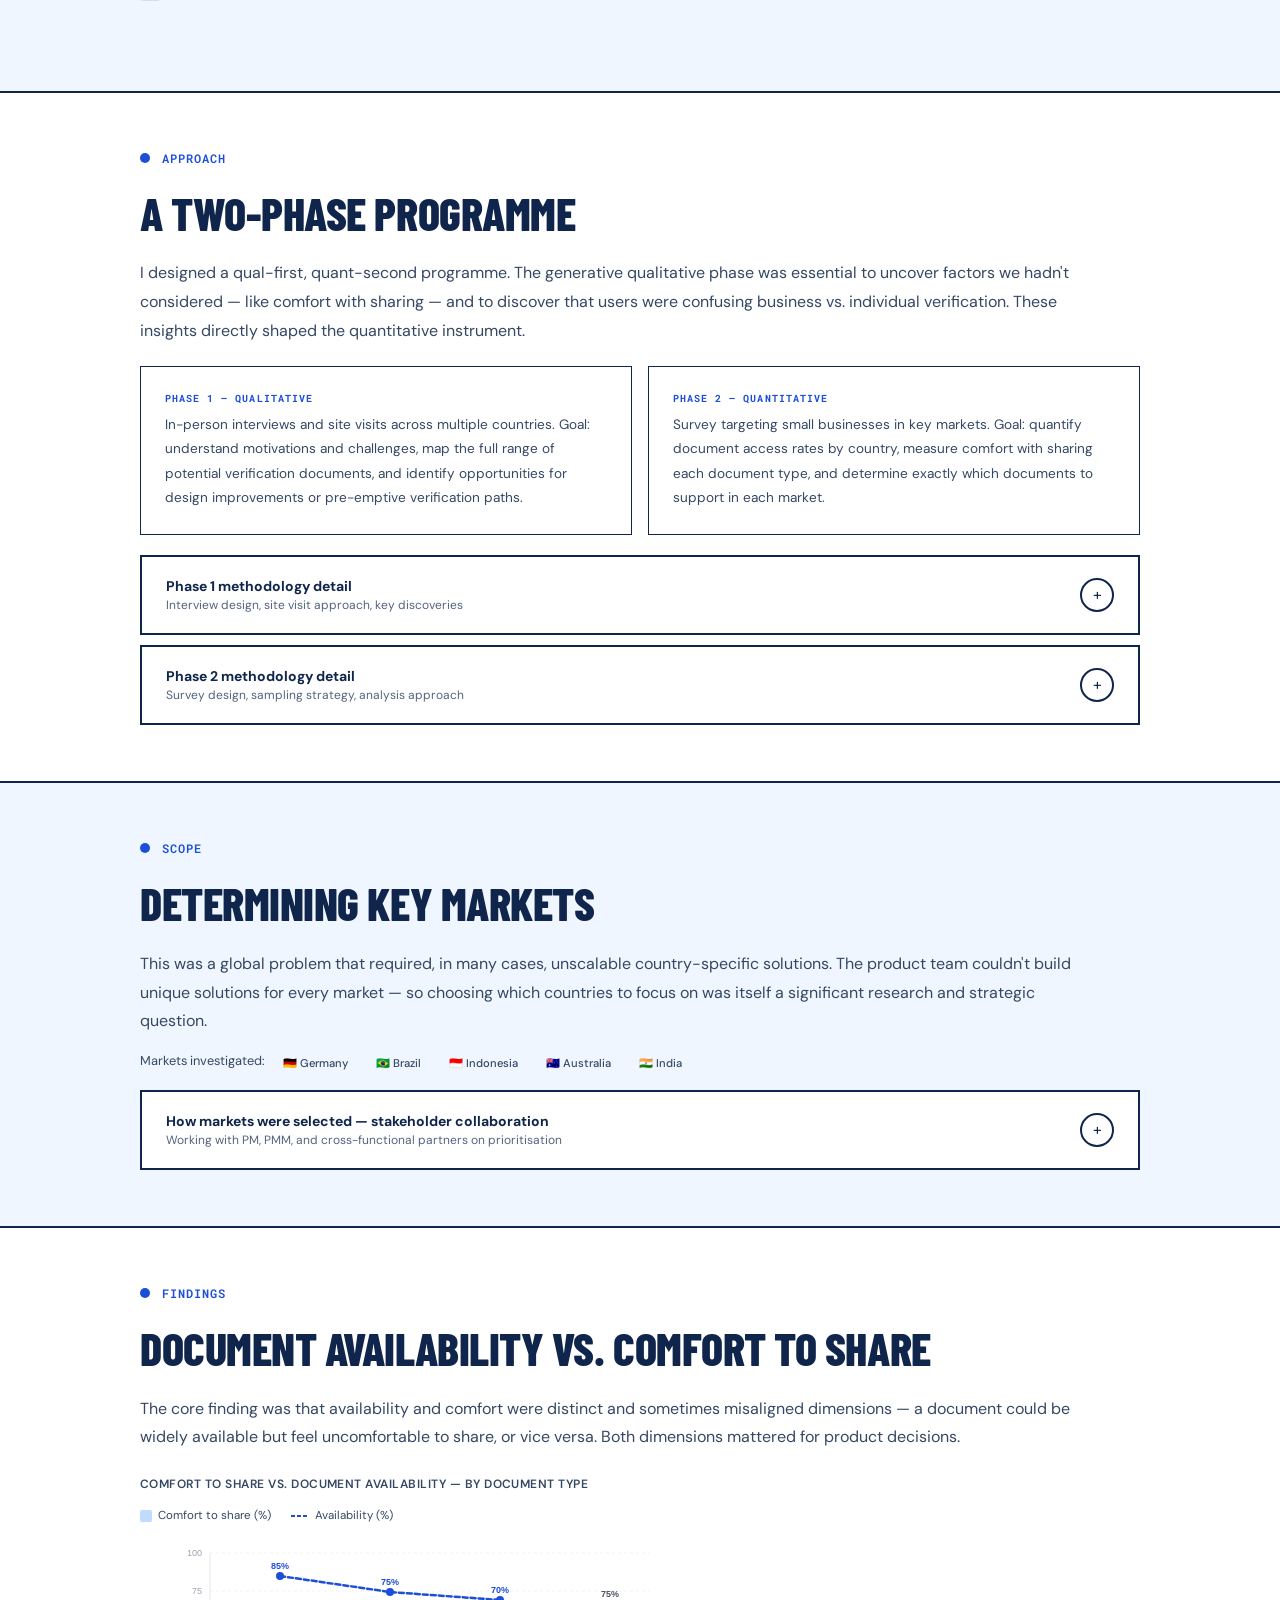
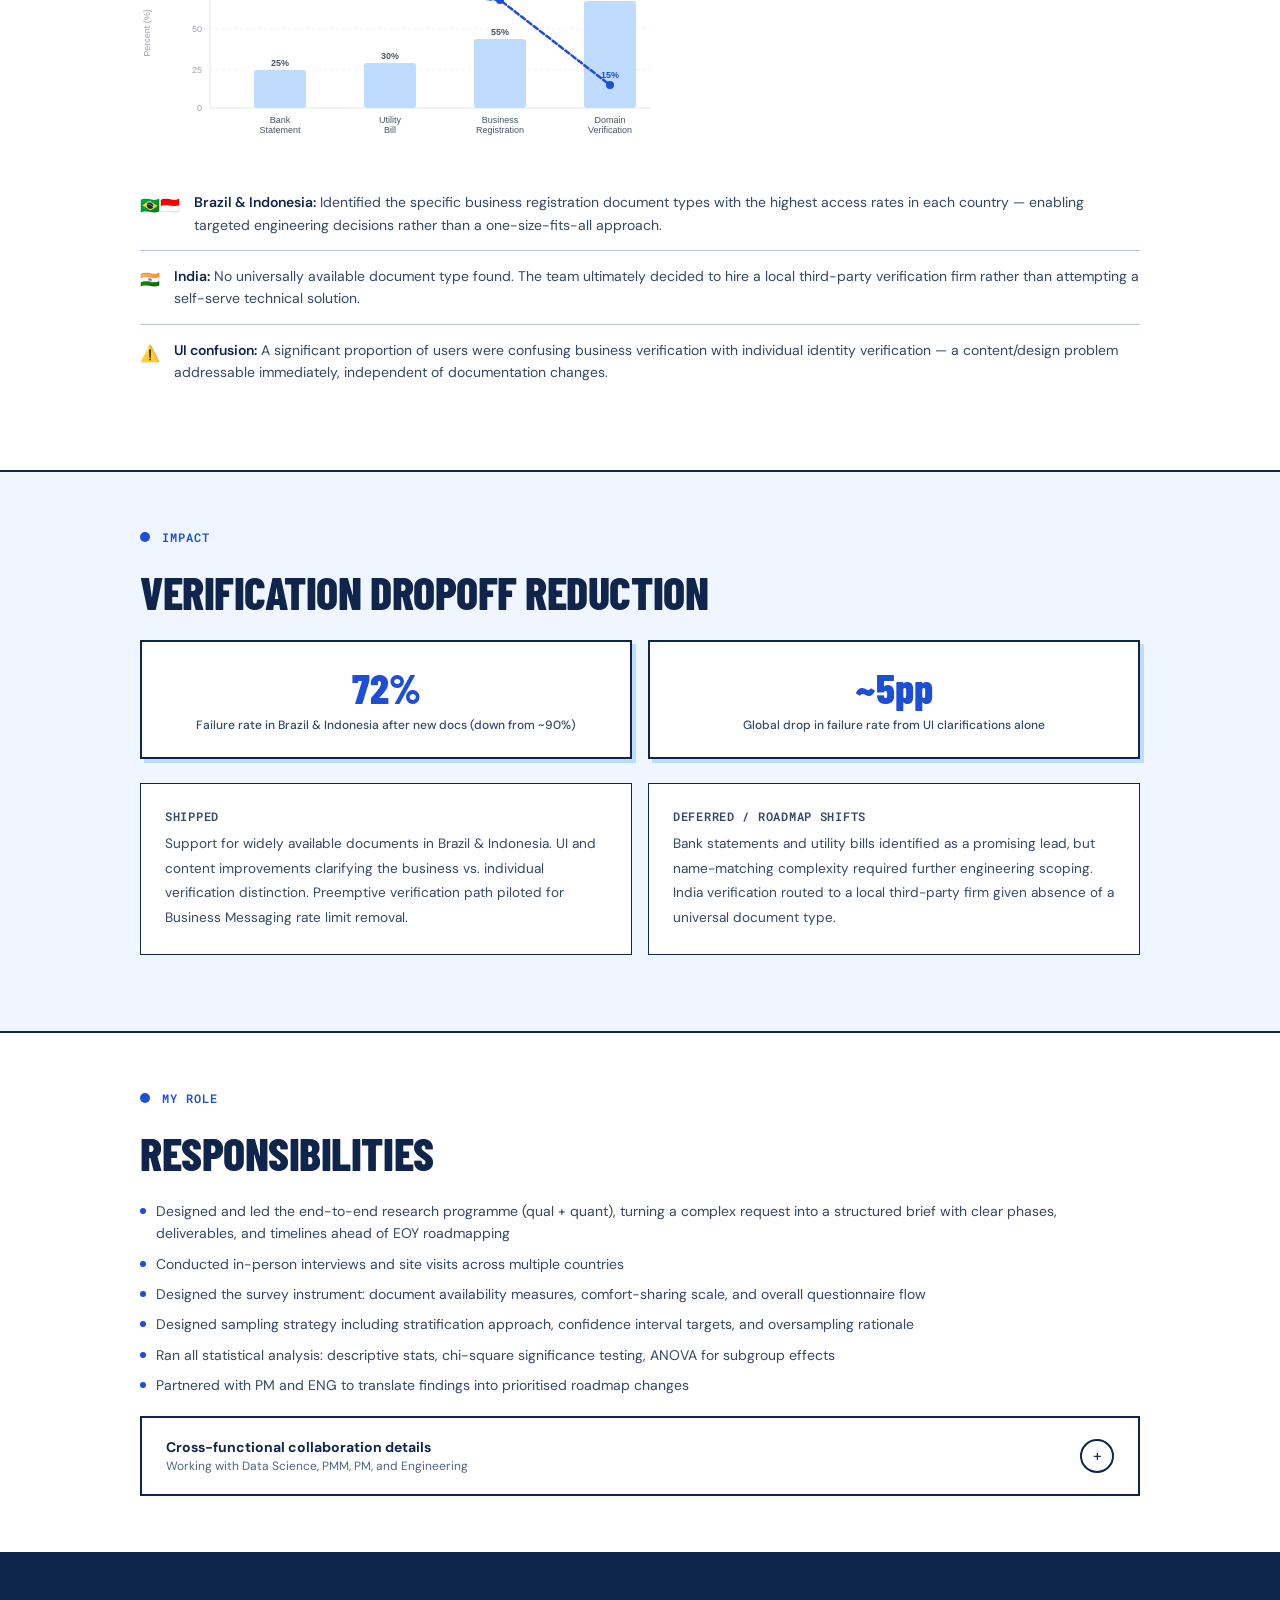
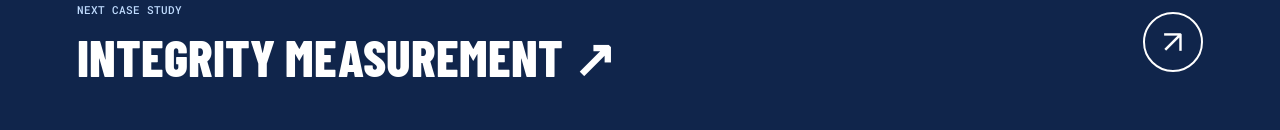
==== commit a3e43205: "update visual style" ====
--- a/case-study-1.html
+++ b/case-study-1.html
@@ -6,7 +6,7 @@
   <title>Business Verification — Bryan Carroll</title>
   <link rel="preconnect" href="https://fonts.googleapis.com" />
   <link rel="preconnect" href="https://fonts.gstatic.com" crossorigin />
-  <link href="https://fonts.googleapis.com/css2?family=Inter:wght@300;400;500;600&family=DM+Serif+Display&display=swap" rel="stylesheet" />
+  <link href="https://fonts.googleapis.com/css2?family=Barlow+Condensed:wght@700;800;900&amp;family=DM+Sans:wght@400;500;600;700&amp;family=Roboto+Mono:wght@400;500;600&amp;display=swap" rel="stylesheet" />
   <style>
     *, *::before, *::after { box-sizing: border-box; margin: 0; padding: 0; }
 
@@ -503,8 +503,10 @@
       min-height: 1.2em;
     }
   </style>
+  <link rel="stylesheet" href="site.css" />
+  <script src="site.js" defer></script>
 </head>
-<body>
+<body class="case-page">
 
   <!-- Password gate -->
   <div id="pw-gate" role="dialog" aria-modal="true" aria-labelledby="pw-gate-title">
@@ -526,22 +528,43 @@
   </div>
 
   <!-- Mobile top bar -->
-  <div class="mobile-topbar">
-    <button class="hamburger" aria-label="Open navigation" aria-expanded="false">
+  <a class="skip-link" href="#main-content">Skip to content</a>
+  <header class="site-header">
+    <a class="site-brand" href="index.html" aria-label="Bryan Carroll, home">
+      <span class="brand-mark" aria-hidden="true">BC</span>
+      <span><span class="brand-name">Bryan Carroll</span><span class="brand-role">User Research &amp; Insights</span></span>
+    </a>
+    <nav class="desktop-nav" aria-label="Main navigation">
+      <details class="work-menu">
+        <summary>Work</summary>
+        <ul class="work-dropdown">
+          <li><a href="index.html#work">All case studies</a></li>
+          <li><a href="case-study-1.html" aria-current="page">Business Verification</a></li>
+          <li><a href="case-study-2.html">Integrity Measurement</a></li>
+          <li><a href="case-study-3.html">NetzDG Reporting</a></li>
+          <li><a href="case-study-4.html">Developer ROI</a></li>
+          <li><a href="case-study-5.html">Developer Funnel</a></li>
+        </ul>
+      </details>
+      <a href="index.html#about">About me</a>
+      <a href="index.html#resume">Résumé</a>
+      <a class="nav-contact" href="index.html#contact">Contact ↗</a>
+    </nav>
+    <button class="hamburger" aria-label="Open navigation" aria-expanded="false" aria-controls="sidebar">
       <span></span><span></span><span></span>
     </button>
-    <span class="mobile-topbar-name">Bryan Carroll</span>
-  </div>
-  <div class="nav-backdrop"></div>
-
-
-  <nav id="sidebar">
+  </header>
+  <div class="nav-backdrop" aria-hidden="true"></div>
+
+
+  <nav id="sidebar" aria-label="Mobile navigation" inert>
     <div class="nav-identity">
       <a href="index.html" style="font-family:var(--serif);font-size:1.25rem;color:var(--text-1);text-decoration:none;line-height:1.2;display:block;">Bryan Carroll</a>
       <div class="role">User Research & Insights</div>
     </div>
     <div class="nav-section-label">Work</div>
     <ul class="nav-links">
+      <li><a href="index.html#work">All case studies</a></li>
       <li><a href="case-study-1.html" class="active">Business Verification</a></li>
       <li><a href="case-study-2.html">Integrity Measurement</a></li>
       <li><a href="case-study-3.html">NetzDG Reporting</a></li>
@@ -560,14 +583,14 @@
     </div>
   </nav>
 
-  <main>
+  <main id="main-content" tabindex="-1">
     <a class="back-link" href="index.html">← Back to work</a>
 
     <!-- HERO -->
     <div class="case-hero">
       <div>
         <span class="company-tag">Meta · Trust &amp; Safety</span>
-        <h2>Business Verification<br>for Account Recovery</h2>
+        <h1>Business Verification<br>for Account Recovery</h1>
         <p style="font-size:0.9rem;color:var(--text-2);line-height:1.65;max-width:420px">A two-phase global research programme to identify the right verification documents for small businesses in key markets — directly reducing account recovery failure rates.</p>
         <div class="method-pills">
           <span class="method-pill">In-person Interviews</span>
@@ -629,7 +652,7 @@
       <div class="section-divider"></div>
 
       <!-- GOALS -->
-      <div class="case-section">
+      <div class="case-section section-tint">
         <div class="section-eyebrow">Research Goals</div>
         <h3>What I Set Out to Learn</h3>
         <ul class="findings-list">
@@ -741,7 +764,7 @@
       <div class="section-divider"></div>
 
       <!-- KEY MARKETS -->
-      <div class="case-section">
+      <div class="case-section section-tint">
         <div class="section-eyebrow">Scope</div>
         <h3>Determining Key Markets</h3>
         <p>This was a global problem that required, in many cases, unscalable country-specific solutions. The product team couldn't build unique solutions for every market — so choosing which countries to focus on was itself a significant research and strategic question.</p>
@@ -863,7 +886,7 @@
       <div class="section-divider"></div>
 
       <!-- IMPACT -->
-      <div class="case-section">
+      <div class="case-section section-tint">
         <div class="section-eyebrow">Impact</div>
         <h3>Verification Dropoff Reduction</h3>
 
@@ -927,6 +950,13 @@
 
 
         </div><!-- /content-card -->
+    <a class="case-next" href="case-study-2.html">
+      <span>
+        <span class="case-next-label">Next case study</span>
+        <span class="case-next-title">Integrity Measurement ↗</span>
+      </span>
+      <span class="next-arrow" aria-hidden="true">↗</span>
+    </a>
   </main>
 
   <script>
@@ -943,29 +973,7 @@
       });
     });
 
-    // ── Mobile hamburger ──────────────────────────────
-    (function () {
-      const btn      = document.querySelector('.hamburger');
-      const sidebar  = document.getElementById('sidebar');
-      const backdrop = document.querySelector('.nav-backdrop');
-      if (!btn) return;
-
-      function setOpen(open) {
-        btn.setAttribute('aria-expanded', open);
-        btn.classList.toggle('open', open);
-        sidebar.classList.toggle('open', open);
-        backdrop.classList.toggle('visible', open);
-        document.body.style.overflow = open ? 'hidden' : '';
-      }
-
-      btn.addEventListener('click', () => setOpen(!sidebar.classList.contains('open')));
-      backdrop.addEventListener('click', () => setOpen(false));
-
-      // Close on any nav link click (mobile)
-      sidebar.querySelectorAll('a').forEach(a =>
-        a.addEventListener('click', () => { if (window.innerWidth <= 768) setOpen(false); })
-      );
-    })();
+
 
     // ── Password gate ─────────────────────────────────
     (function () {
--- a/site.css
+++ b/site.css
@@ -0,0 +1,252 @@
+/* Shared page styling. The original chart and illustration styles stay in each page. */
+:root {
+  --bg: #fff;
+  --bg-2: #eff6ff;
+  --bg-3: #dbeafe;
+  --text-1: #10254b;
+  --text-2: #354863;
+  --text-3: #52647d;
+  --accent: #1d4ed8;
+  --accent-light: #eff6ff;
+  --accent-mid: #bfdbfe;
+  --border: #b8c8de;
+  --ink: #10254b;
+  --sans: 'DM Sans', Arial, sans-serif;
+  --display: 'Barlow Condensed', Impact, sans-serif;
+  --serif: var(--display);
+  --mono: 'Roboto Mono', monospace;
+  --radius: 0;
+  --page-gutter: clamp(24px, 6vw, 96px);
+  --section-pad: clamp(48px, 6vw, 88px);
+  --shadow: 8px 8px 0 var(--ink);
+}
+
+body { display: block; background: #fff; }
+main { margin: 0; max-width: none; padding: 0; width: 100%; }
+html { scroll-padding-top: 112px; }
+button, input { font: inherit; }
+a, button { -webkit-tap-highlight-color: transparent; }
+:focus-visible { outline: 3px solid var(--accent); outline-offset: 6px; }
+.skip-link { position: fixed; left: 20px; top: -80px; z-index: 11000; padding: 12px 18px; background: #fff; color: var(--ink); border: 2px solid var(--ink); }
+.skip-link:focus { top: 12px; }
+
+/* Desktop masthead, with a separate drawer for smaller screens. */
+.site-header {
+  position: sticky; top: 0; z-index: 300; min-height: 100px;
+  display: flex; align-items: center; justify-content: space-between; gap: 28px;
+  padding: 18px var(--page-gutter); background: #fff; border-bottom: 2px solid var(--ink);
+}
+.site-brand { color: var(--ink); text-decoration: none; display: flex; align-items: center; gap: 14px; flex-shrink: 0; }
+.brand-mark { display: grid; place-items: center; width: 53px; height: 53px; border: 2px solid var(--ink); border-radius: 50%; background: var(--accent-mid); font: 800 30px/1 var(--display); transform: rotate(-8deg); box-shadow: 3px 3px 0 var(--ink); }
+.brand-name { display: block; font: 800 28px/.95 var(--display); text-transform: uppercase; letter-spacing: -.01em; }
+.brand-role { display: block; font: 500 10px/1.5 var(--mono); text-transform: uppercase; letter-spacing: .04em; margin-top: 6px; }
+.desktop-nav { display: flex; align-items: center; gap: 32px; }
+.desktop-nav > a, .work-menu > summary { position: relative; font: 600 13px/1.5 var(--mono); text-transform: uppercase; color: var(--ink); text-decoration: none; cursor: pointer; padding: 10px 3px; white-space: nowrap; }
+.work-menu { position: relative; }
+.work-menu > summary { list-style: none; }
+.work-menu > summary::-webkit-details-marker { display: none; }
+.work-menu > summary::after { content: '+'; display: inline-block; margin-left: 8px; }
+.work-menu[open] > summary::after { content: '−'; }
+.desktop-nav > a:not(.nav-contact)::before, .work-menu > summary::before {
+  content: ''; position: absolute; inset: -1px -14px; border: 2px solid var(--accent);
+  border-radius: 50%; transform: rotate(-8deg) scale(.8); opacity: 0; pointer-events: none;
+  transition: transform .18s ease, opacity .18s ease;
+}
+.desktop-nav > a:hover::before, .desktop-nav > a:focus-visible::before,
+.work-menu > summary:hover::before, .work-menu[open] > summary::before { opacity: 1; transform: rotate(-8deg) scale(1); }
+.work-dropdown { position: absolute; top: calc(100% + 20px); right: -20px; width: 310px; padding: 14px; list-style: none; background: #fff; border: 2px solid var(--ink); box-shadow: var(--shadow); }
+.work-dropdown a { display: block; padding: 13px 12px; font-size: 14px; color: var(--ink); text-decoration: none; border-bottom: 1px solid var(--border); }
+.work-dropdown li:last-child a { border: 0; }
+.work-dropdown a:hover, .work-dropdown a:focus-visible, .work-dropdown a[aria-current='page'] { background: var(--accent-light); color: var(--accent); }
+.desktop-nav .nav-contact { padding: 12px 20px; border: 2px solid var(--ink); background: var(--accent); color: #fff; box-shadow: 4px 4px 0 var(--ink); transition: transform .18s, box-shadow .18s; }
+.nav-contact:hover { transform: translate(2px, 2px); box-shadow: 2px 2px 0 var(--ink); }
+.site-header > .hamburger { display: none; }
+nav#sidebar { display: none; }
+.mobile-topbar { display: none; }
+.nav-backdrop { z-index: 350; }
+
+/* Large type and full-width colour blocks. */
+h1, h2, .case-card-title { font-family: var(--display); font-weight: 800; text-transform: uppercase; letter-spacing: -.015em; }
+h1 { font-size: clamp(72px, 8.5vw, 132px); line-height: .9; }
+h2 { font-size: clamp(44px, 5.5vw, 76px); line-height: .95; margin-bottom: 30px; }
+h3 { font-size: clamp(22px, 2.4vw, 30px); line-height: 1.2; letter-spacing: -.03em; }
+p { font-size: 16px; line-height: 1.8; }
+.section-label, .section-eyebrow { font: 600 12px/1.5 var(--mono); letter-spacing: .08em; margin-bottom: 22px; }
+.section-label::before, .section-eyebrow::before { content: ''; display: inline-block; height: 10px; width: 10px; margin-right: 12px; border-radius: 50%; background: currentColor; }
+section { margin: 0; padding: var(--section-pad) var(--page-gutter); border-bottom: 2px solid var(--ink); }
+section#hero {
+  margin: 0; padding-block: clamp(54px, 6vw, 88px); background: var(--accent); color: #fff;
+  display: grid; grid-template-columns: 1.1fr 1fr; gap: 22px 64px; align-items: start;
+}
+#hero .section-label { grid-column: 1 / -1; color: #fff; margin-bottom: 10px; }
+#hero h1 { color: #fff; margin: 0; }
+#hero .hero-intro { color: #fff; font-size: 17px; max-width: 590px; line-height: 1.75; margin: 0; padding-top: 4px; }
+.hero-chips { grid-column: 1 / -1; margin-top: 18px; gap: 10px; max-width: 920px; }
+.chip { background: transparent; color: #fff; border: 1px solid #bfdbfe; border-radius: 0; padding: 8px 12px; font: 400 11px/1.5 var(--mono); }
+.hero-cta { justify-self: start; display: inline-flex; align-items: center; gap: 30px; color: var(--ink); background: #fff; text-decoration: none; border: 2px solid var(--ink); padding: 14px 22px; box-shadow: 5px 5px 0 var(--ink); font: 600 12px/1.5 var(--mono); text-transform: uppercase; margin-top: 6px; transition: transform .18s, box-shadow .18s; }
+.hero-cta:hover { transform: translate(3px, 3px); box-shadow: 2px 2px 0 var(--ink); }
+.hero-cta span { display: grid; place-items: center; width: 30px; height: 30px; border: 2px solid currentColor; border-radius: 50%; font-size: 21px; }
+
+/* Existing illustrations are kept intact inside a new card layout. */
+#work { background: #f7faff; }
+.case-cards { display: grid; grid-template-columns: repeat(2, minmax(0, 1fr)); gap: 34px; padding: 4px 8px 8px 0; }
+.case-card { border: 2px solid var(--ink); border-radius: 0; box-shadow: var(--shadow); display: flex; flex-direction: column; overflow: visible; transition: transform .2s, box-shadow .2s; min-width: 0; }
+.case-card:hover, .case-card:focus-visible { border-color: var(--ink); transform: translate(-3px, -3px); box-shadow: 11px 11px 0 var(--ink); }
+.case-card:first-child { grid-column: 1 / -1; display: grid; grid-template-columns: 1.25fr 1fr; }
+.case-card-body { padding: 36px 36px 82px; order: 2; position: relative; }
+.case-card:first-child .case-card-body { order: 0; padding: clamp(32px, 4vw, 58px) clamp(28px, 4vw, 58px) 86px; }
+.case-card-meta { font: 600 11px/1.5 var(--mono); margin-bottom: 18px; }
+.case-card-title { font-size: clamp(32px, 3.2vw, 46px); line-height: 1; margin-bottom: 18px; }
+.case-card:first-child .case-card-title { font-size: clamp(40px, 4.5vw, 64px); }
+.case-card-desc { font-size: 15px; line-height: 1.75; margin-bottom: 24px; }
+.case-card-illus { display: flex; order: 1; background: #dbeafe; border-bottom: 2px solid var(--ink); min-height: 230px; padding: 30px; }
+.case-card:first-child .case-card-illus { border-bottom: 0; border-left: 2px solid var(--ink); }
+.case-card-illus svg { max-width: 300px; max-height: 230px; }
+.case-card-body::after { content: '↗'; position: absolute; bottom: 24px; right: 28px; display: grid; place-items: center; width: 44px; height: 44px; border: 2px solid var(--ink); border-radius: 50%; color: var(--ink); font: 24px/1 var(--sans); transition: background .2s, color .2s, transform .2s; }
+.case-card:hover .case-card-body::after, .case-card:focus-visible .case-card-body::after { background: var(--accent); color: #fff; transform: rotate(8deg); }
+.case-tag, .skill-tag, .method-pill, .company-tag, .market-chip { border-radius: 0; font-family: var(--mono); font-size: 10px; font-weight: 500; line-height: 1.5; padding: 6px 9px; }
+.case-tag { background: var(--accent-light); border: 1px solid var(--border); }
+.card-lock-badge { z-index: 1; background: #fff; border: 1px solid var(--ink); border-radius: 50%; width: 30px; height: 30px; backdrop-filter: none; }
+
+#about { background: var(--accent-mid); }
+.about-grid { grid-template-columns: 1.5fr 1fr; gap: clamp(32px, 7vw, 112px); align-items: center; }
+.about-grid p { max-width: 65ch; }
+.about-grid img { border: 2px solid var(--ink) !important; border-radius: 0 !important; box-shadow: 12px 12px 0 var(--ink); max-width: 380px; margin-left: auto; }
+#resume { background: #fff; }
+.resume-section { margin-top: 42px; margin-bottom: 48px; max-width: 1050px; }
+.resume-section-title { color: var(--accent); font: 600 12px/1.5 var(--mono); border-bottom: 2px solid var(--ink); padding-bottom: 16px; margin-bottom: 26px; }
+.resume-item { border-bottom: 1px solid var(--border); padding-bottom: 24px; margin-bottom: 28px; }
+.resume-item:last-child { border-bottom: 0; padding-bottom: 0; }
+.resume-item-title { font-size: 21px; font-weight: 700; }
+.resume-item-date { font-family: var(--mono); font-size: 11px; }
+.resume-item-sub { font-size: 15px; }
+.resume-item-desc { font-size: 15px; max-width: 90ch; }
+.skill-tag { border: 1px solid var(--ink); background: var(--accent-light); padding: 8px 12px; }
+#contact { background: var(--accent); color: #fff; }
+#contact > h2, #contact > .section-label { color: #fff; }
+.contact-card { max-width: 800px; border: 2px solid var(--ink); border-radius: 0; box-shadow: var(--shadow); padding: clamp(24px, 4vw, 48px); }
+.contact-link { font-size: clamp(13px, 1.7vw, 19px); overflow-wrap: anywhere; }
+.contact-link-icon { width: 44px; height: 44px; border: 2px solid var(--ink); border-radius: 50%; background: #fff; transition: background .2s, transform .2s; }
+.contact-link:hover .contact-link-icon { background: var(--accent-mid); transform: rotate(-12deg); }
+
+/* Case study pages: wide banners and a comfortable reading measure. */
+.case-page main > p { margin: 0 !important; padding: 24px var(--page-gutter); background: var(--accent-light); }
+.case-page .back-link { margin: 0; padding: 22px var(--page-gutter); font: 500 11px/1.5 var(--mono); text-transform: uppercase; color: var(--ink); }
+.back-link:hover { text-decoration: underline; text-underline-offset: 5px; }
+.case-hero { border: 0; border-block: 2px solid var(--ink); border-radius: 0; padding: 64px var(--page-gutter); grid-template-columns: minmax(0, 1fr) minmax(220px, 30%); gap: 64px; background: var(--accent); }
+.case-hero h1 { font-size: clamp(52px, 6vw, 88px); color: #fff; margin-bottom: 24px; line-height: .96; }
+.case-hero p { color: #fff !important; font-size: 16px !important; max-width: 65ch !important; }
+.case-hero .company-tag { background: #fff; color: var(--accent); margin-bottom: 24px; padding: 7px 11px; }
+.case-hero .method-pill { color: #fff; border-color: var(--accent-mid); background: transparent; }
+.case-hero > svg { width: 100%; background: #fff; border: 2px solid var(--ink); padding: 22px; box-shadow: var(--shadow); }
+.content-card { padding: 0; border: 0; border-radius: 0; }
+.case-section { padding: 56px max(var(--page-gutter), calc((100% - 1000px) / 2)); margin: 0; border-bottom: 2px solid var(--ink); }
+.case-section.section-tint { background: var(--accent-light); }
+.case-section > h3 { font: 800 clamp(32px, 3.6vw, 48px)/1.05 var(--display); text-transform: uppercase; letter-spacing: -.01em; margin-bottom: 22px; }
+.case-section > p, .case-section > .role-list { max-width: 85ch; }
+.section-divider { display: none; }
+.highlight-box, .callout { border: 2px solid var(--ink); border-left: 6px solid var(--accent); border-radius: 0; background: #fff; padding: 22px 24px; }
+.phase-box, .outcome-box { border: 1px solid var(--ink); border-radius: 0; background: #fff; padding: 24px; }
+.stat-box { background: #fff; border: 2px solid var(--ink); border-radius: 0; padding: 24px 18px; box-shadow: 4px 4px 0 var(--accent-mid); }
+.stat-number { font: 800 42px/1 var(--display); color: var(--accent); }
+.stat-label { color: var(--text-2); margin-top: 10px; }
+.phase-label, .outcome-title, .reflection-label { font-family: var(--mono); }
+.accordion { border: 2px solid var(--ink); border-radius: 0; background: #fff; }
+.accordion-trigger { background: #fff; padding: 20px 24px; }
+.accordion-trigger:hover, .accordion-trigger[aria-expanded='true'] { background: #dbeafe; }
+.accordion-label { font-family: var(--sans); font-size: 14px; font-weight: 700; }
+.accordion-icon { width: 34px; height: 34px; border: 2px solid var(--ink); color: var(--ink); }
+.accordion-trigger:hover .accordion-icon, .accordion-trigger[aria-expanded='true'] .accordion-icon { background: var(--accent); color: #fff; border-color: var(--ink); }
+.accordion-body-inner { padding: 26px 24px; }
+.case-next { color: #fff; text-decoration: none; padding: 48px var(--page-gutter); background: var(--ink); display: flex; justify-content: space-between; align-items: center; gap: 30px; }
+.case-next-label { display: block; font: 500 11px/1.5 var(--mono); text-transform: uppercase; margin-bottom: 12px; color: var(--accent-mid); }
+.case-next-title { font: 800 clamp(30px, 4vw, 52px)/1 var(--display); text-transform: uppercase; }
+.case-next .next-arrow { display: grid; place-items: center; flex-shrink: 0; height: 60px; width: 60px; border: 2px solid #fff; border-radius: 50%; font-size: 32px; transition: background .2s, color .2s; }
+.case-next:hover .next-arrow { color: var(--ink); background: var(--accent-mid); }
+.case-next:focus-within { outline: 3px solid var(--accent-mid); outline-offset: -6px; }
+
+/* Password prompts use the same palette and print-like edges. */
+#cs-modal, #pw-gate { background: rgba(16, 37, 75, .78); padding: 24px; overflow-y: auto; }
+#cs-modal .gate-card, #pw-gate .gate-card { border: 2px solid var(--ink); border-radius: 0; box-shadow: 10px 10px 0 var(--ink); padding: clamp(28px, 5vw, 48px); max-width: 460px; width: 100%; margin: auto; }
+.gate-title { font: 800 38px/1 var(--display); text-transform: uppercase; }
+#cs-modal input[type='password'], #pw-gate input[type='password'] { border: 2px solid var(--ink); border-radius: 0; padding: 13px; }
+#cs-modal button, #pw-gate button { border: 2px solid var(--ink); border-radius: 0; box-shadow: 4px 4px 0 var(--ink); padding: 13px; font: 600 12px/1.5 var(--mono); text-transform: uppercase; }
+
+@media (min-width: 1600px) {
+  :root { --page-gutter: max(96px, calc((100vw - 1400px) / 2)); }
+}
+@media (max-width: 1100px) {
+  .desktop-nav { gap: 24px; }
+  section#hero { gap: 24px 36px; }
+  #hero .hero-intro { font-size: 15px; }
+  .case-hero { gap: 36px; }
+}
+@media (max-width: 960px) {
+  html { scroll-padding-top: 94px; }
+  .site-header { min-height: 82px; padding-block: 14px; }
+  .desktop-nav { display: none; }
+  .site-header > .hamburger { display: flex; width: 44px; height: 44px; border: 2px solid var(--ink); border-radius: 50%; background: #fff; }
+  .brand-mark { width: 44px; height: 44px; font-size: 26px; }
+  .brand-name { font-size: 25px; }
+  .brand-role { font-size: 8px; }
+  nav#sidebar { display: flex; position: fixed; inset: 82px auto 0 0; width: min(340px, calc(100vw - 40px)); height: auto; padding: 28px 26px 40px; border-right: 2px solid var(--ink); background: #fff; z-index: 400; transform: translateX(-105%); transition: transform .25s; overflow-y: auto; }
+  nav#sidebar.open { transform: translateX(0); box-shadow: 8px 0 0 var(--ink); }
+  .nav-backdrop { display: block; top: 82px; background: rgba(16, 37, 75, .5); }
+  .nav-identity { margin-bottom: 26px; }
+  .nav-identity .name, .nav-identity > a { font: 800 30px/1 var(--display) !important; text-transform: uppercase; }
+  .nav-identity .role { color: var(--text-3); font-family: var(--mono); font-size: 9px; }
+  .nav-section-label { color: var(--accent); font-family: var(--mono); }
+  .nav-links { margin-bottom: 26px; }
+  .nav-links a { font-size: 14px; font-weight: 600; padding: 10px 12px; border-radius: 0; }
+  .nav-divider { background: var(--ink); margin-bottom: 26px; }
+  .nav-footer a { color: var(--text-2); font-size: 12px; }
+  main { margin-left: 0 !important; padding: 0; }
+  section#hero { grid-template-columns: 1fr; }
+  #hero h1 { font-size: clamp(76px, 13vw, 116px); }
+  #hero .hero-intro { max-width: 68ch; font-size: 16px; }
+  .case-card-body, .case-card:first-child .case-card-body { padding: 30px 26px 80px; }
+  .case-card-title { font-size: 36px; }
+  .case-card:first-child .case-card-title { font-size: 42px; }
+  .case-hero { grid-template-columns: minmax(0, 1fr) 220px; padding-block: 44px; }
+  .case-hero h1 { font-size: 58px; }
+  .case-section { padding-block: 44px; }
+}
+@media (max-width: 640px) {
+  :root { --page-gutter: 24px; }
+  .brand-role { max-width: 175px; }
+  section#hero { padding-block: 44px; gap: 26px; }
+  #hero h1 { font-size: clamp(66px, 16vw, 100px); }
+  #hero .hero-intro { font-size: 15px; }
+  .hero-chips { margin-top: 0; gap: 8px; }
+  .chip { font-size: 10px; padding: 6px 8px; }
+  .case-cards { grid-template-columns: 1fr; gap: 30px; }
+  .case-card:first-child { grid-column: auto; display: flex; }
+  .case-card:first-child .case-card-body { order: 2; }
+  .case-card:first-child .case-card-illus { border-left: 0; border-bottom: 2px solid var(--ink); }
+  .case-card-illus { min-height: 190px; padding: 24px; }
+  .case-card-illus svg { max-height: 180px; }
+  .case-card-title, .case-card:first-child .case-card-title { font-size: 36px; }
+  .about-grid { grid-template-columns: 1fr; gap: 32px; }
+  .about-grid img { margin-left: 0; max-width: 300px; width: calc(100% - 12px) !important; }
+  .resume-item-header { flex-direction: column; gap: 6px; align-items: flex-start; }
+  .contact-card { box-shadow: 6px 6px 0 var(--ink); padding: 24px 18px; }
+  .contact-link { gap: 10px; }
+  .contact-link-icon { width: 36px; height: 36px; }
+  .case-hero { grid-template-columns: 1fr; gap: 32px; }
+  .case-hero > div:first-child { display: block; }
+  .case-hero > svg { display: block; max-width: 280px; margin: auto; }
+  .case-hero h1 { font-size: clamp(46px, 12vw, 66px); }
+  .case-hero p { font-size: 15px !important; }
+  .phase-grid, .outcome-grid, .factor-columns { grid-template-columns: 1fr; }
+  .stat-row { grid-template-columns: repeat(auto-fit, minmax(120px, 1fr)); gap: 14px; }
+  .stat-box { padding: 20px 12px; }
+  .stat-number { font-size: 36px; }
+  .accordion-trigger { padding: 16px; }
+  .accordion-body-inner { padding: 20px 16px; overflow-x: auto; }
+  .case-next { padding-block: 36px; gap: 20px; }
+  .case-next .next-arrow { height: 44px; width: 44px; font-size: 24px; }
+}
+@media (prefers-reduced-motion: reduce) {
+  html { scroll-behavior: auto; }
+  *, *::before, *::after { transition: none !important; animation: none !important; }
+}
